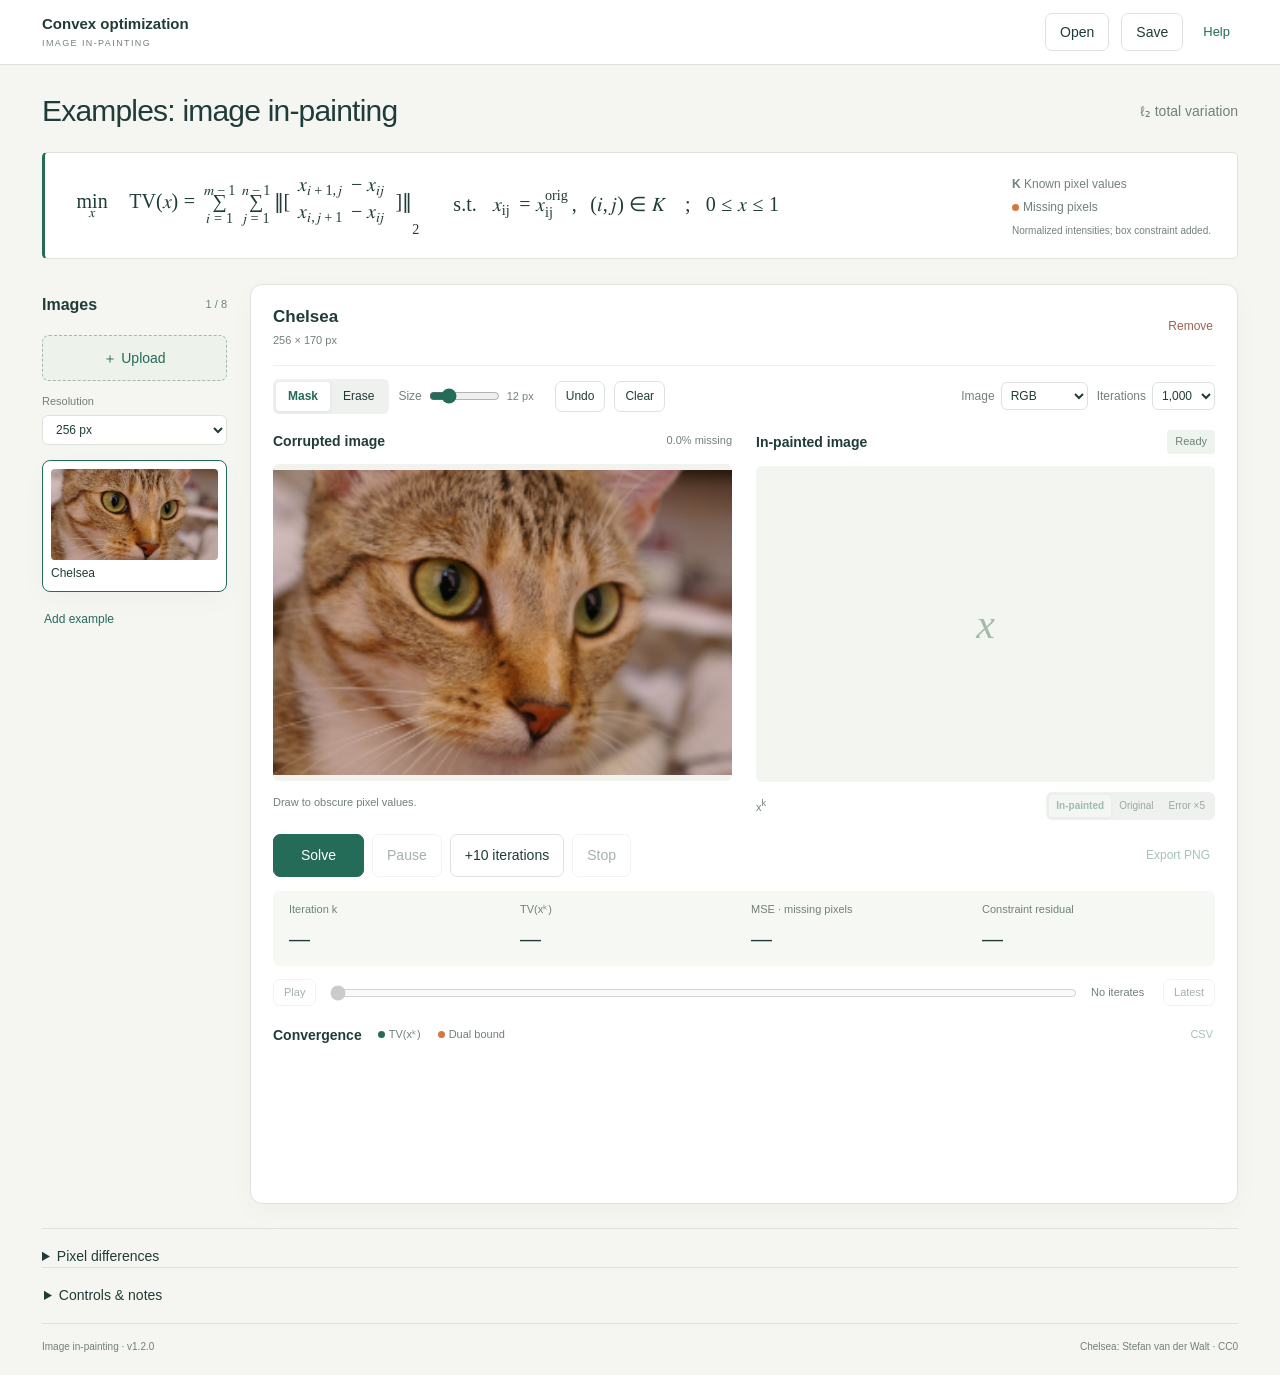
==== docs/index.html @ 024f06bb "Deploy browser-only TV in-painting and add quick hosting instructions" ====
<!doctype html>
<html lang="en">
<head>
  <meta charset="utf-8"><meta name="viewport" content="width=device-width, initial-scale=1">
  <title>Image in-painting · Convex optimization</title>
  <link rel="stylesheet" href="./static/style.css">
  <script src="./static/browser-backend.js" defer></script>
  <script src="./static/app.js" defer></script>
</head>
<body>
<header class="topbar">
  <a class="brand" href="./">Convex optimization <small>IMAGE IN-PAINTING</small></a>
  <div class="header-actions"><button id="import-project">Open</button><button id="save-project">Save</button><a class="help-link" href="#how-to">Help</a></div>
</header>
<main>
  <section class="intro"><h1>Examples: image in-painting</h1><span class="lecture-label">ℓ₂ total variation</span></section>
  <section class="problem" aria-label="Optimization problem">
    <div class="problem-formula">
      <math display="block"><mrow><munder><mo>min</mo><mi>x</mi></munder><mspace width=".8em"/><mi mathvariant="normal">TV</mi><mo stretchy="false">(</mo><mi>x</mi><mo stretchy="false">)</mo><mo>=</mo><munderover><mo>∑</mo><mrow><mi>i</mi><mo>=</mo><mn>1</mn></mrow><mrow><mi>m</mi><mo>−</mo><mn>1</mn></mrow></munderover><munderover><mo>∑</mo><mrow><mi>j</mi><mo>=</mo><mn>1</mn></mrow><mrow><mi>n</mi><mo>−</mo><mn>1</mn></mrow></munderover><msub><mrow><mo>‖</mo><mrow><mo>[</mo><mtable><mtr><mtd><msub><mi>x</mi><mrow><mi>i</mi><mo>+</mo><mn>1</mn><mo>,</mo><mi>j</mi></mrow></msub><mo>−</mo><msub><mi>x</mi><mrow><mi>i</mi><mi>j</mi></mrow></msub></mtd></mtr><mtr><mtd><msub><mi>x</mi><mrow><mi>i</mi><mo>,</mo><mi>j</mi><mo>+</mo><mn>1</mn></mrow></msub><mo>−</mo><msub><mi>x</mi><mrow><mi>i</mi><mi>j</mi></mrow></msub></mtd></mtr></mtable><mo>]</mo></mrow><mo>‖</mo></mrow><mn>2</mn></msub></mrow></math>
      <math display="block"><mrow><mtext>s.t.</mtext><mspace width=".8em"/><msub><mi>x</mi><mi>ij</mi></msub><mo>=</mo><msubsup><mi>x</mi><mi>ij</mi><mtext>orig</mtext></msubsup><mo>,</mo><mspace width=".5em"/><mo stretchy="false">(</mo><mi>i</mi><mo>,</mo><mi>j</mi><mo stretchy="false">)</mo><mo>∈</mo><mi>K</mi><mspace width="1em"/><mo>;</mo><mspace width=".6em"/><mn>0</mn><mo>≤</mo><mi>x</mi><mo>≤</mo><mn>1</mn></mrow></math>
    </div>
    <div class="problem-key"><p><b>K</b> Known pixel values</p><p><span class="legend-dot orange"></span>Missing pixels</p><small>Normalized intensities; box constraint added.</small></div>
  </section>
  <div id="notice" role="status" aria-live="polite" hidden></div>
  <div class="workspace">
    <aside class="library" aria-label="Images">
      <div class="section-head"><h2>Images</h2><span id="image-count">0 / 8</span></div>
      <button id="upload-button" class="upload-button">＋ Upload</button>
      <input id="file-input" type="file" accept="image/png,image/jpeg,image/webp" multiple hidden>
      <label class="resolution-label" for="resolution">Resolution</label><select id="resolution"><option value="128">128 px</option><option value="256" selected>256 px</option><option value="512">512 px</option></select>
      <div id="image-list"></div>
      <button id="add-example" class="text-button">Add example</button>
    </aside>
    <section class="experiment" aria-label="Image in-painting">
      <div class="experiment-header"><div><h2 id="image-name">Loading…</h2><p id="image-dimensions"></p></div><button id="remove-image" class="text-button danger">Remove</button></div>
      <div class="work-controls">
        <div class="draw-controls"><div class="segmented" aria-label="Drawing tools"><button id="brush-tool" aria-pressed="true">Mask</button><button id="erase-tool" aria-pressed="false">Erase</button></div><label class="brush-label">Size <input id="brush-size" type="range" min="2" max="48" value="12"><output id="brush-value">12 px</output></label><button id="undo">Undo</button><button id="clear-mask">Clear</button></div>
        <div class="run-settings"><label>Image <select id="mode"><option value="rgb">RGB</option><option value="gray">Grayscale</option></select></label><label>Iterations <select id="iterations"><option value="200">200</option><option value="1000" selected>1,000</option><option value="4000">4,000</option></select></label></div>
      </div>
      <div class="canvases">
        <div class="canvas-panel"><div class="canvas-heading"><h3>Corrupted image</h3><span id="missing-count">0% missing</span></div><div class="canvas-wrap" id="editor-wrap"><canvas id="editor" aria-label="Draw to mark missing pixels"></canvas></div><p class="canvas-caption">Draw to obscure pixel values.</p></div>
        <div class="canvas-panel"><div class="canvas-heading"><h3>In-painted image</h3><span class="status-chip" id="run-status" aria-live="polite">Ready</span></div><div class="canvas-wrap result-wrap"><canvas id="result" aria-label="In-painted image; click to inspect pixel differences"></canvas><div id="result-placeholder"><span class="empty-symbol">x</span></div></div><div class="canvas-caption result-caption"><span>x<sup>k</sup></span><div class="segmented small"><button id="view-result" aria-pressed="true">In-painted</button><button id="view-original" aria-pressed="false">Original</button><button id="view-error" aria-pressed="false">Error ×5</button></div></div></div>
      </div>
      <div class="action-row"><div class="run-buttons"><button class="primary" id="run">Solve</button><button id="pause" disabled>Pause</button><button id="step">+10 iterations</button><button id="stop" disabled>Stop</button></div><button id="download-result" disabled>Export PNG</button></div>
      <div class="metrics" aria-label="Current iterate"><div><span>Iteration k</span><strong id="metric-k">—</strong></div><div><span>TV(xᵏ)</span><strong id="metric-tv">—</strong></div><div><span>MSE · missing pixels</span><strong id="metric-mse">—</strong></div><div><span>Constraint residual</span><strong id="metric-known">—</strong></div></div>
      <div class="timeline-row"><button id="playback" disabled>Play</button><input id="timeline" type="range" min="0" max="0" value="0" disabled aria-label="Iteration snapshots"><span id="frame-label">No iterates</span><button id="latest" disabled>Latest</button></div>
      <div class="plot-heading"><h3>Convergence</h3><div><span class="legend-dot green"></span>TV(xᵏ) <span class="legend-dot orange"></span>Dual bound</div><button id="download-csv" class="text-button" disabled>CSV</button></div>
      <svg id="chart" role="img" aria-label="Objective and dual bound versus iterations"></svg>
    </section>
  </div>
  <details class="pixel-details"><summary>Pixel differences</summary>
    <section class="math-section" aria-label="Local total variation">
      <div class="model-explanation"><h2>Local contribution to TV(x)</h2><div class="formula"><math display="block"><mrow><msqrt><mrow><munder><mo>∑</mo><mi>c</mi></munder><mo stretchy="false">(</mo><msubsup><mi>d</mi><mrow><mi>v</mi><mo>,</mo><mi>c</mi></mrow><mn>2</mn></msubsup><mo>+</mo><msubsup><mi>d</mi><mrow><mi>h</mi><mo>,</mo><mi>c</mi></mrow><mn>2</mn></msubsup><mo stretchy="false">)</mo></mrow></msqrt></mrow></math></div><p>dᵥ = xᵢ₊₁,ⱼ − xᵢⱼ<br>dₕ = xᵢ,ⱼ₊₁ − xᵢⱼ</p><p class="muted">Click the in-painted image to select (i, j).</p></div>
      <div class="pixel-inspector"><div class="section-head"><h2>Pixel values</h2><span id="pixel-position">(i, j)</span></div><div class="pixel-top"><canvas id="pixel-patch" width="180" height="180" aria-label="Selected pixel and its neighbors"></canvas><div><p><span class="legend-dot orange"></span>xᵢⱼ</p><p><span class="legend-dot blue"></span>xᵢ₊₁,ⱼ</p><p><span class="legend-dot green"></span>xᵢ,ⱼ₊₁</p></div></div><div class="table-scroll"><table><thead><tr><th>Channel</th><th>xᵢⱼ</th><th>xᵢ₊₁,ⱼ</th><th>xᵢ,ⱼ₊₁</th><th>dᵥ</th><th>dₕ</th></tr></thead><tbody id="pixel-values"></tbody></table></div><p id="local-tv">‖(dᵥ, dₕ)‖₂</p><p class="muted pixel-note">Pixel table: 8-bit display values. Objective: full precision.</p></div>
    </section>
  </details>
  <details id="how-to"><summary>Controls &amp; notes</summary><div class="help-grid"><div><h3>Demonstration</h3><p>Upload images, draw a mask, then Solve or advance by 10 iterations. Use the timeline to replay. Click the result to inspect local pixel differences.</p><p>TV need not decrease at every iteration. MSE compares with the original image and is not used by the solver.</p></div><div><h3>Save an experiment</h3><p>Save exports images, masks and recorded iterates as .tvlab.json. Open restores them. Export before closing this page.</p><p>Images and computation stay in your browser. TV favors smoothness; large missing regions may lose structure or texture.</p></div></div></details>
  <footer><span>Image in-painting · v1.2.0</span><span>Chelsea: Stefan van der Walt · CC0</span></footer>
</main>
<input id="project-input" type="file" accept=".json,.tvlab.json" hidden>
</body></html>
---- docs/static/style.css ----
:root{--bg:#f5f5f1;--paper:#fff;--ink:#203c38;--muted:#71817b;--line:#dce3dc;--green:#246b58;--pale:#e8f0e9;--orange:#d77740;--blue:#467cad;--shadow:0 8px 28px #203c3807}*{box-sizing:border-box}body{margin:0;background:var(--bg);color:var(--ink);font:14px/1.6 -apple-system,BlinkMacSystemFont,"Segoe UI","PingFang SC","Microsoft YaHei",sans-serif}button,input,select{font:inherit}button,a,select,input[type=range]{touch-action:manipulation}button{background:var(--paper);color:var(--ink);border:1px solid var(--line);padding:7px 14px;border-radius:7px;cursor:pointer;white-space:nowrap;transition:background .12s}button:hover:not(:disabled){background:var(--pale)}button:disabled{opacity:.4;cursor:default}button:focus-visible,a:focus-visible,input:focus-visible,select:focus-visible{outline:3px solid #a0bdb0;outline-offset:3px}button.primary{background:var(--green);color:#fff;border-color:var(--green);padding:9px 27px}button.primary:hover:not(:disabled){background:#175340}select{color:var(--ink);border:1px solid var(--line);border-radius:6px;padding:6px 9px;background:#fff;max-width:100%}a{color:var(--green);text-decoration:none}h1,h2,h3,p{margin:0}h2{font-size:16px;font-weight:600}h3{font-size:14px;font-weight:600}input[type=range]{accent-color:var(--green);min-width:0}button.text-button{background:transparent;border:0;padding:5px 2px;color:var(--green)}button.danger{color:#9c6252}.topbar{height:84px;border-bottom:1px solid var(--line);background:#fafbf8;display:flex;align-items:center;justify-content:space-between;padding:0 42px;gap:20px}.brand{display:flex;align-items:center;gap:11px;color:var(--ink);font-size:19px;font-weight:600;line-height:1.3}.brand-mark{display:grid;place-items:center;background:var(--green);color:#fff;font-family:Georgia,serif;font-size:25px;width:43px;height:43px;border-radius:11px}.brand small{font-size:9px;letter-spacing:2.3px;display:block;color:var(--muted);font-weight:500;margin-top:5px}.header-actions{display:flex;align-items:center;gap:12px}.local{font-size:12px;color:var(--muted);margin-right:13px;display:flex;align-items:center;gap:7px}.local>span{width:6px;height:6px;border-radius:50%;background:var(--green)}.help-link{font-size:13px;padding:8px}main{max-width:1600px;margin:auto;padding:38px 42px 20px}.intro{display:flex;align-items:center;justify-content:space-between;margin-bottom:31px;gap:20px}.eyebrow{font-size:11px;color:var(--green);letter-spacing:1.5px;margin-bottom:10px;font-weight:600}h1{font-size:clamp(24px,2.4vw,35px);letter-spacing:-.8px;line-height:1.35;font-weight:600}h1 span{color:var(--green)}.intro>div>p:last-child{color:var(--muted);margin-top:10px}.chapter{display:flex;align-items:center;gap:16px;color:#a4b3a6;font:54px/1 Georgia,serif}.chapter span{font:12px/1.8 -apple-system,sans-serif;color:var(--muted);letter-spacing:.2px}.workspace{display:grid;grid-template-columns:185px minmax(0,1fr);gap:23px}.library{padding-top:8px}.section-head{display:flex;align-items:center;justify-content:space-between;gap:10px}.section-head>span{color:var(--muted);font-size:11px}.upload-button{width:100%;margin:17px 0 12px;border-style:dashed;border-color:#a5b8aa;background:#edf2eb;padding:11px;color:var(--green)}.resolution-label{font-size:11px;display:block;color:var(--muted);margin-bottom:4px}.library>select{width:100%;font-size:12px}.image-card{position:relative;display:block;width:100%;margin-top:15px;padding:8px;text-align:left;white-space:normal;border-color:transparent;background:#eaece6;border-radius:8px}.image-card[aria-pressed=true]{background:#fff;border:1px solid var(--green);box-shadow:var(--shadow)}.image-card img{width:100%;height:91px;object-fit:cover;border-radius:4px;display:block}.image-card strong{font-weight:500;display:block;overflow:hidden;text-overflow:ellipsis;white-space:nowrap;font-size:12px;margin-top:7px}.image-card small{font-size:10px;color:var(--muted)}.library-note{color:var(--muted);font-size:11px;line-height:1.8;margin-top:13px}.library>.text-button{margin-top:13px;font-size:12px}.experiment{background:var(--paper);border:1px solid var(--line);border-radius:12px;padding:23px 25px 18px;box-shadow:var(--shadow);min-width:0}.experiment-header{display:flex;justify-content:space-between;align-items:center;padding-bottom:15px;border-bottom:1px solid #edf0eb;gap:15px}.experiment-header h2{font-size:17px;overflow-wrap:anywhere}.experiment-header p{color:var(--muted);font-size:11px;margin-top:2px}.experiment-header>.text-button{font-size:12px}.work-controls{display:flex;justify-content:space-between;gap:12px;flex-wrap:wrap;margin:16px 0 22px;align-items:center}.draw-controls,.run-settings{display:flex;align-items:center;gap:9px;flex-wrap:wrap}.draw-controls>button{font-size:12px;padding:5px 10px}.segmented{display:flex;gap:1px;background:#eef1ed;border-radius:6px;padding:3px}.segmented button{background:transparent;border:0;padding:5px 12px;font-size:12px;border-radius:4px}.segmented button[aria-pressed=true]{background:#fff;box-shadow:0 1px 4px #203c3812;color:var(--green);font-weight:600}.brush-label{display:flex;align-items:center;gap:5px;font-size:12px;color:var(--muted)}.brush-label input{width:71px}.brush-label output{width:39px;font-variant-numeric:tabular-nums;font-size:11px}.run-settings{font-size:12px}.run-settings label{display:flex;align-items:center;gap:6px;color:var(--muted)}.run-settings select{font-size:12px;padding:5px}.canvases{display:grid;grid-template-columns:minmax(0,1fr) minmax(0,1fr);gap:24px}.canvas-heading{display:flex;align-items:center;justify-content:space-between;margin-bottom:12px;gap:8px}.canvas-heading h3{display:flex;align-items:center;gap:9px}.number{font:11px Georgia,serif;color:var(--muted);border:1px solid var(--line);width:21px;height:21px;display:grid;place-items:center;border-radius:50%}.canvas-heading>span{font-size:11px;color:var(--muted)}.canvas-wrap{position:relative;background:#f2f3ef;display:flex;align-items:center;justify-content:center;min-height:210px;aspect-ratio:1.45;border-radius:6px;overflow:hidden}.canvas-wrap canvas{display:block;max-width:100%;max-height:100%;width:100%;height:100%;object-fit:contain}#editor{cursor:crosshair;touch-action:none}#result{cursor:crosshair;touch-action:manipulation}#result-placeholder{position:absolute;inset:0;display:flex;flex-direction:column;align-items:center;justify-content:center;gap:8px;background:#f3f5f0;color:#829287;font-size:12px}#result-placeholder[hidden]{display:none}.empty-symbol{font:42px Georgia,serif;color:#a5bba9}.canvas-caption{font-size:11px;color:var(--muted);margin-top:10px;display:flex;align-items:center;gap:5px;min-height:29px}.result-caption{justify-content:space-between;flex-wrap:wrap}.small button{font-size:10px;padding:3px 7px}.legend-dot{width:7px;height:7px;border-radius:50%;display:inline-block;flex-shrink:0;margin-right:4px}.orange{background:var(--orange)}.green{background:var(--green)}.blue{background:var(--blue)}.orange-text{color:var(--orange)}.green-text{color:var(--green)}.action-row{display:flex;align-items:center;justify-content:space-between;gap:12px;flex-wrap:wrap;margin:23px 0}.run-buttons{display:flex;gap:8px;flex-wrap:wrap}#download-result{border:0;font-size:12px;color:var(--green);padding:5px}.metrics{display:grid;grid-template-columns:repeat(4,minmax(0,1fr));background:#f6f8f4;border-radius:7px;padding:14px 19px;gap:14px}.metrics span{display:block;font-size:11px;color:var(--muted)}.metrics strong{display:block;font-size:23px;font-weight:500;letter-spacing:-.5px;font-variant-numeric:tabular-nums;margin-top:4px}.timeline-row{display:flex;align-items:center;gap:12px;margin:17px 0 23px}.timeline-row button{font-size:11px;padding:4px 10px}.timeline-row input{flex:1}.timeline-row span{font-size:11px;color:var(--muted);white-space:nowrap;min-width:60px}.plot-heading{display:flex;align-items:center;gap:16px}.plot-heading>div{font-size:11px;color:var(--muted);flex:1}.plot-heading>div .orange{margin-left:14px}.plot-heading button{font-size:11px}#chart{display:block;width:100%;height:158px;margin-top:8px;overflow:visible}.chart-note{font-size:11px;color:var(--muted);margin-top:5px}.math-section{display:grid;grid-template-columns:minmax(0,1fr) minmax(0,1fr);gap:45px;margin:35px 0;padding:29px 32px;background:#eef2eb;border:1px solid #dde6d9;border-radius:12px}.model-explanation h2{font-size:23px;line-height:1.5}.model-explanation>p:not(.eyebrow){font-size:13px;max-width:510px;margin-top:15px;line-height:1.9}.muted{color:var(--muted)}.formula{display:flex;flex-direction:column;align-items:flex-start;gap:12px;margin:24px 0;font-size:24px}.formula math{margin:0;display:block}.pixel-top{display:flex;align-items:center;gap:22px;margin-top:18px}.pixel-top>canvas{width:130px;height:130px;border-radius:5px;image-rendering:pixelated;background:#dce5d8}.pixel-top>div{font-size:12px}.pixel-top p+p{margin-top:5px}.pixel-top .muted{margin-top:10px}.table-scroll{overflow-x:auto;margin-top:14px}table{border-collapse:collapse;width:100%;font-size:11px;font-variant-numeric:tabular-nums;text-align:right}th,td{padding:5px 7px;border-bottom:1px solid #d9e1d4}th{color:var(--muted);font-weight:500}th:first-child,td:first-child{text-align:left}#local-tv{font-family:Georgia,serif;font-size:17px;margin-top:13px}.pixel-note{font-size:10px;line-height:1.7;margin-top:7px}#how-to{border-top:1px solid var(--line);padding:20px 2px}summary{cursor:pointer;font-size:14px}.help-grid{display:grid;grid-template-columns:1fr 1fr;gap:55px;margin:22px 0;color:var(--muted);font-size:13px;line-height:1.9}.help-grid h3{color:var(--ink);margin-bottom:10px}.help-grid ol{padding-left:20px;margin:0}.help-grid p+p{margin-top:10px}footer{border-top:1px solid var(--line);padding:22px 0 0;color:var(--muted);display:flex;justify-content:space-between;gap:20px;font-size:10px}#notice{padding:11px 16px;margin-bottom:18px;background:#fff4e8;color:#92562e;border:1px solid #ebd9c4;border-radius:7px;font-size:13px}#notice.error{background:#fff0ed;color:#9d4a37}.status-chip{padding:3px 8px;background:#edf3ed;border-radius:4px}.is-running{color:var(--green)!important}.library-empty{padding:24px 0;color:var(--muted);font-size:12px}
@media(min-width:1450px){.canvas-wrap{min-height:340px}}@media(max-width:1100px){main{padding:28px 22px}.topbar{padding:0 22px}.workspace{grid-template-columns:150px minmax(0,1fr);gap:16px}.experiment{padding:18px}.canvases{gap:16px}.canvas-wrap{min-height:170px}.math-section{padding:24px;gap:24px}.result-caption .segmented{margin-top:3px}.chapter{display:none}.work-controls{gap:12px}.local{display:none}}@media(max-width:780px){.topbar{height:auto;min-height:80px;flex-wrap:wrap;padding-top:14px;padding-bottom:14px;gap:15px}.header-actions{gap:8px}.header-actions>button{font-size:12px;padding:6px 10px}.help-link{font-size:12px}.workspace{grid-template-columns:1fr}.library{display:grid;grid-template-columns:1fr 1fr;gap:6px 14px}.library .section-head{grid-column:1/-1}.upload-button{margin:8px 0}.resolution-label{display:none}.library>select{align-self:center}.library-note{display:none}#image-list{grid-column:1/-1;display:flex;gap:9px;overflow-x:auto;padding:4px 0}.image-card{width:130px;min-width:130px;margin:0}.image-card img{height:65px}.library>.text-button{margin:0;text-align:left}.canvases{gap:13px}.canvas-heading{align-items:flex-start;min-height:42px;flex-wrap:wrap;gap:4px}.canvas-wrap{min-height:150px}.math-section{grid-template-columns:1fr}.formula{font-size:23px}.metrics{padding:12px;gap:8px}.metrics strong{font-size:20px}.help-grid{grid-template-columns:1fr;gap:22px}.intro{margin-bottom:23px}.intro p:last-child{font-size:12px}.experiment{padding:15px}.chart-note{font-size:10px}.timeline-row{gap:8px}}@media(max-width:480px){main{padding:22px 13px}.topbar{padding-left:14px;padding-right:14px}.brand{font-size:17px}.brand-mark{width:36px;height:36px}.header-actions{width:100%}h1{font-size:25px}.canvases{grid-template-columns:1fr}.canvas-heading{min-height:auto;margin-top:7px}.canvas-wrap{min-height:200px;max-height:320px}.metrics{grid-template-columns:1fr 1fr}.draw-controls{gap:7px}.brush-label input{width:65px}.math-section{padding:20px}.pixel-inspector .section-head{flex-wrap:wrap}#frame-label{min-width:45px}.help-link{margin-left:auto}footer{flex-direction:column;gap:5px}.run-buttons button{padding:7px 10px}.run-buttons button.primary{padding:8px 15px}.plot-heading{gap:8px}.plot-heading>div{font-size:10px}.formula{font-size:20px}.table-scroll th,.table-scroll td{padding:5px 4px}}
/* Lecture layout: problem, images, iterates. */
.topbar{height:65px;background:#fff}.brand{font-size:15px;display:block}.brand small{font-size:9px;letter-spacing:1.4px}.intro{margin-bottom:20px}.intro h1{font-size:30px;font-weight:500}.lecture-label{font-size:14px;color:var(--muted)}main{padding-top:26px}.problem{display:flex;align-items:center;justify-content:space-between;gap:30px;padding:18px 26px;margin-bottom:25px;background:white;border:1px solid var(--line);border-left:3px solid var(--green);border-radius:5px}.problem-formula{display:flex;align-items:center;gap:30px;font-size:20px;flex-wrap:wrap}.problem-formula math{margin:0}.problem-key{flex-shrink:0;font-size:12px;color:var(--muted)}.problem-key p{margin:4px 0}.problem-key small{font-size:10px}.experiment{padding:18px 22px}.work-controls{margin:13px 0 16px}.action-row{margin:14px 0}.metrics{padding:10px 16px}.metrics strong{font-size:21px}.timeline-row{margin:13px 0 15px}.image-card span{display:block;font-size:12px;white-space:nowrap;overflow:hidden;text-overflow:ellipsis;margin-top:4px}.pixel-details{margin-top:24px;border-top:1px solid var(--line);padding-top:16px}.math-section{margin:16px 0 24px}.model-explanation h2{font-size:20px}#chart{height:128px}#how-to{padding:16px 2px}footer{padding-top:15px}.empty-symbol{font-style:italic}.canvas-caption{min-height:23px}
@media(max-width:1100px){.problem-formula{font-size:18px;gap:16px}.problem{gap:18px}.problem-key small{max-width:150px;display:block}}
@media(max-width:780px){.problem{align-items:flex-start;flex-direction:column;padding:15px;gap:12px}.problem-key{display:flex;flex-wrap:wrap;gap:12px}.problem-key small{max-width:none;align-self:center}.intro{align-items:flex-start;gap:8px;flex-direction:column}.intro h1{font-size:26px}.lecture-label{font-size:12px}.problem-formula{font-size:18px}.topbar{min-height:65px}.header-actions{width:auto}}
@media(max-width:480px){.problem-formula{font-size:16px}.intro h1{font-size:24px}.header-actions{gap:5px}.topbar{height:auto}.brand{font-size:14px}.problem-key small{font-size:9px}.run-buttons{gap:6px}.run-buttons button{font-size:12px}.experiment{padding:13px}}
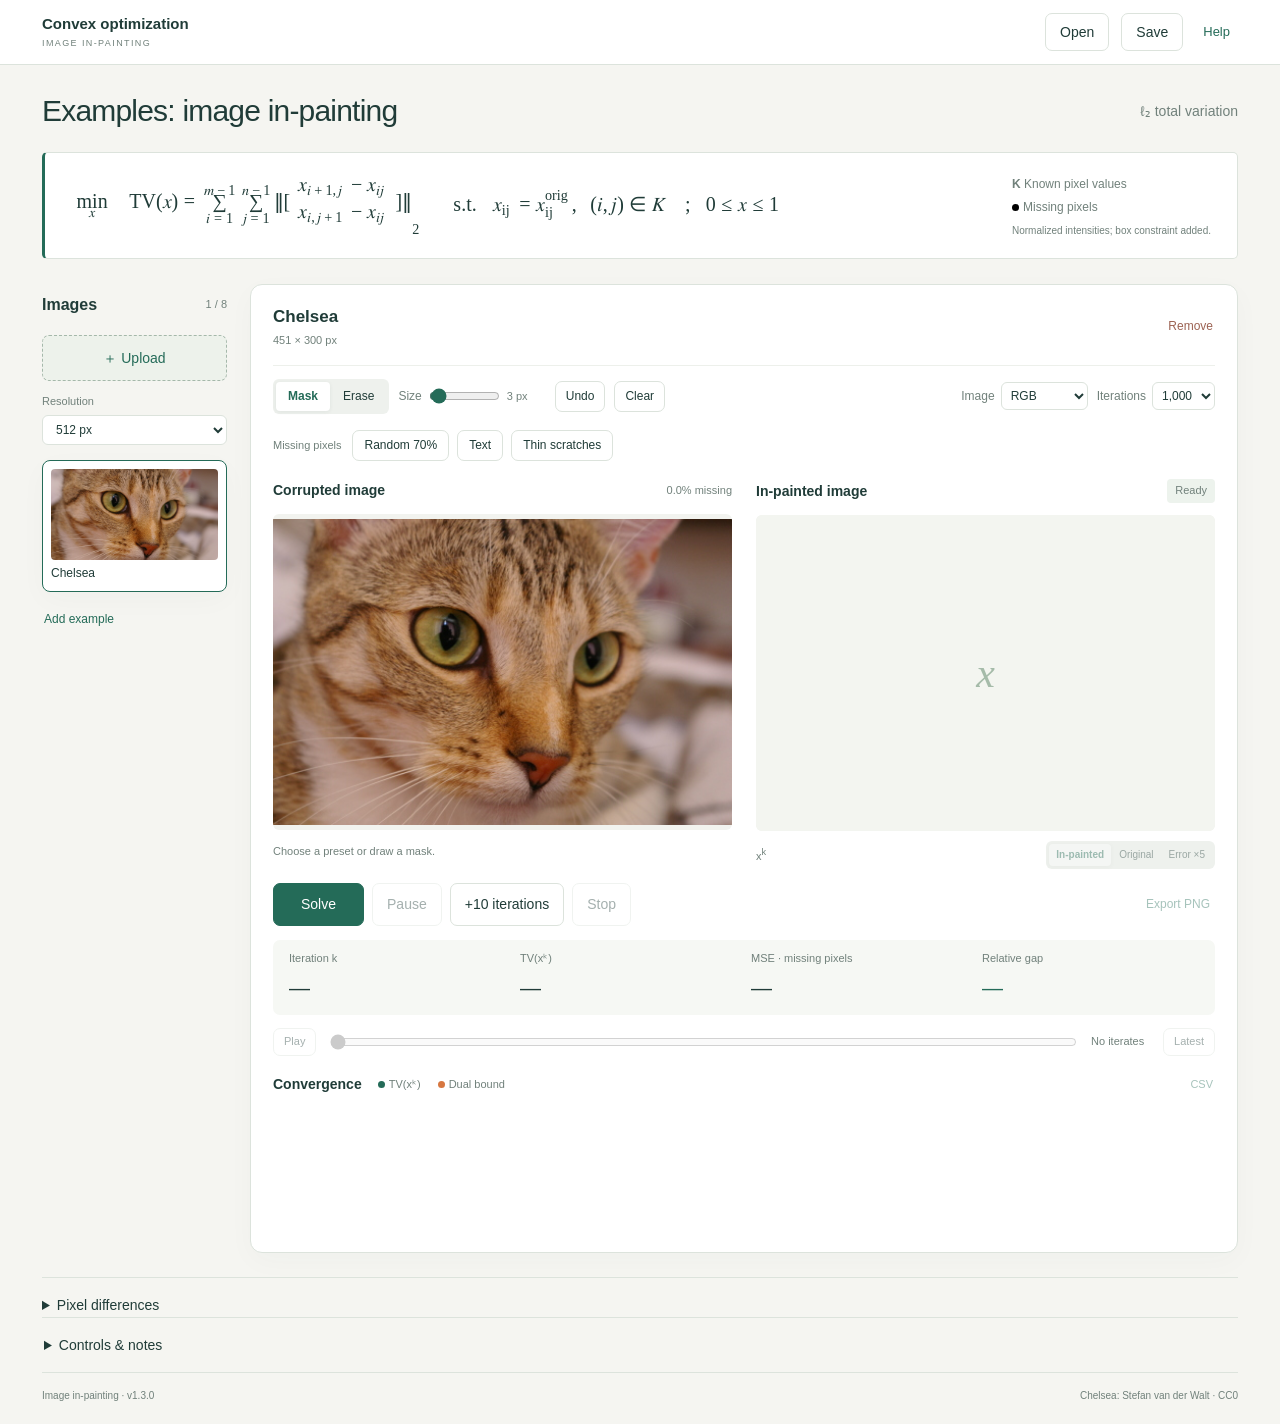
==== commit d01b806b: "Add classroom mask presets and convergence indicators" ====
--- a/docs/index.html
+++ b/docs/index.html
@@ -19,7 +19,7 @@
       <math display="block"><mrow><munder><mo>min</mo><mi>x</mi></munder><mspace width=".8em"/><mi mathvariant="normal">TV</mi><mo stretchy="false">(</mo><mi>x</mi><mo stretchy="false">)</mo><mo>=</mo><munderover><mo>∑</mo><mrow><mi>i</mi><mo>=</mo><mn>1</mn></mrow><mrow><mi>m</mi><mo>−</mo><mn>1</mn></mrow></munderover><munderover><mo>∑</mo><mrow><mi>j</mi><mo>=</mo><mn>1</mn></mrow><mrow><mi>n</mi><mo>−</mo><mn>1</mn></mrow></munderover><msub><mrow><mo>‖</mo><mrow><mo>[</mo><mtable><mtr><mtd><msub><mi>x</mi><mrow><mi>i</mi><mo>+</mo><mn>1</mn><mo>,</mo><mi>j</mi></mrow></msub><mo>−</mo><msub><mi>x</mi><mrow><mi>i</mi><mi>j</mi></mrow></msub></mtd></mtr><mtr><mtd><msub><mi>x</mi><mrow><mi>i</mi><mo>,</mo><mi>j</mi><mo>+</mo><mn>1</mn></mrow></msub><mo>−</mo><msub><mi>x</mi><mrow><mi>i</mi><mi>j</mi></mrow></msub></mtd></mtr></mtable><mo>]</mo></mrow><mo>‖</mo></mrow><mn>2</mn></msub></mrow></math>
       <math display="block"><mrow><mtext>s.t.</mtext><mspace width=".8em"/><msub><mi>x</mi><mi>ij</mi></msub><mo>=</mo><msubsup><mi>x</mi><mi>ij</mi><mtext>orig</mtext></msubsup><mo>,</mo><mspace width=".5em"/><mo stretchy="false">(</mo><mi>i</mi><mo>,</mo><mi>j</mi><mo stretchy="false">)</mo><mo>∈</mo><mi>K</mi><mspace width="1em"/><mo>;</mo><mspace width=".6em"/><mn>0</mn><mo>≤</mo><mi>x</mi><mo>≤</mo><mn>1</mn></mrow></math>
     </div>
-    <div class="problem-key"><p><b>K</b> Known pixel values</p><p><span class="legend-dot orange"></span>Missing pixels</p><small>Normalized intensities; box constraint added.</small></div>
+    <div class="problem-key"><p><b>K</b> Known pixel values</p><p><span class="legend-dot missing"></span>Missing pixels</p><small>Normalized intensities; box constraint added.</small></div>
   </section>
   <div id="notice" role="status" aria-live="polite" hidden></div>
   <div class="workspace">
@@ -27,22 +27,23 @@
       <div class="section-head"><h2>Images</h2><span id="image-count">0 / 8</span></div>
       <button id="upload-button" class="upload-button">＋ Upload</button>
       <input id="file-input" type="file" accept="image/png,image/jpeg,image/webp" multiple hidden>
-      <label class="resolution-label" for="resolution">Resolution</label><select id="resolution"><option value="128">128 px</option><option value="256" selected>256 px</option><option value="512">512 px</option></select>
+      <label class="resolution-label" for="resolution">Resolution</label><select id="resolution"><option value="128">128 px</option><option value="256">256 px</option><option value="512" selected>512 px</option></select>
       <div id="image-list"></div>
       <button id="add-example" class="text-button">Add example</button>
     </aside>
     <section class="experiment" aria-label="Image in-painting">
       <div class="experiment-header"><div><h2 id="image-name">Loading…</h2><p id="image-dimensions"></p></div><button id="remove-image" class="text-button danger">Remove</button></div>
       <div class="work-controls">
-        <div class="draw-controls"><div class="segmented" aria-label="Drawing tools"><button id="brush-tool" aria-pressed="true">Mask</button><button id="erase-tool" aria-pressed="false">Erase</button></div><label class="brush-label">Size <input id="brush-size" type="range" min="2" max="48" value="12"><output id="brush-value">12 px</output></label><button id="undo">Undo</button><button id="clear-mask">Clear</button></div>
+        <div class="draw-controls"><div class="segmented" aria-label="Drawing tools"><button id="brush-tool" aria-pressed="true">Mask</button><button id="erase-tool" aria-pressed="false">Erase</button></div><label class="brush-label">Size <input id="brush-size" type="range" min="1" max="48" value="3"><output id="brush-value">3 px</output></label><button id="undo">Undo</button><button id="clear-mask">Clear</button></div>
         <div class="run-settings"><label>Image <select id="mode"><option value="rgb">RGB</option><option value="gray">Grayscale</option></select></label><label>Iterations <select id="iterations"><option value="200">200</option><option value="1000" selected>1,000</option><option value="4000">4,000</option></select></label></div>
       </div>
+      <div class="preset-row" aria-label="Missing-pixel presets"><span>Missing pixels</span><button id="preset-random">Random 70%</button><button id="preset-text">Text</button><button id="preset-scratches">Thin scratches</button></div>
       <div class="canvases">
-        <div class="canvas-panel"><div class="canvas-heading"><h3>Corrupted image</h3><span id="missing-count">0% missing</span></div><div class="canvas-wrap" id="editor-wrap"><canvas id="editor" aria-label="Draw to mark missing pixels"></canvas></div><p class="canvas-caption">Draw to obscure pixel values.</p></div>
+        <div class="canvas-panel"><div class="canvas-heading"><h3>Corrupted image</h3><span id="missing-count">0% missing</span></div><div class="canvas-wrap" id="editor-wrap"><canvas id="editor" aria-label="Draw to mark missing pixels"></canvas></div><p class="canvas-caption">Choose a preset or draw a mask.</p></div>
         <div class="canvas-panel"><div class="canvas-heading"><h3>In-painted image</h3><span class="status-chip" id="run-status" aria-live="polite">Ready</span></div><div class="canvas-wrap result-wrap"><canvas id="result" aria-label="In-painted image; click to inspect pixel differences"></canvas><div id="result-placeholder"><span class="empty-symbol">x</span></div></div><div class="canvas-caption result-caption"><span>x<sup>k</sup></span><div class="segmented small"><button id="view-result" aria-pressed="true">In-painted</button><button id="view-original" aria-pressed="false">Original</button><button id="view-error" aria-pressed="false">Error ×5</button></div></div></div>
       </div>
       <div class="action-row"><div class="run-buttons"><button class="primary" id="run">Solve</button><button id="pause" disabled>Pause</button><button id="step">+10 iterations</button><button id="stop" disabled>Stop</button></div><button id="download-result" disabled>Export PNG</button></div>
-      <div class="metrics" aria-label="Current iterate"><div><span>Iteration k</span><strong id="metric-k">—</strong></div><div><span>TV(xᵏ)</span><strong id="metric-tv">—</strong></div><div><span>MSE · missing pixels</span><strong id="metric-mse">—</strong></div><div><span>Constraint residual</span><strong id="metric-known">—</strong></div></div>
+      <div class="metrics" aria-label="Current iterate"><div><span>Iteration k</span><strong id="metric-k">—</strong></div><div><span>TV(xᵏ)</span><strong id="metric-tv">—</strong></div><div><span>MSE · missing pixels</span><strong id="metric-mse">—</strong></div><div><span title="(TV − dual bound) / max(1, TV). Smaller is closer to optimal.">Relative gap</span><strong id="metric-gap">—</strong></div></div>
       <div class="timeline-row"><button id="playback" disabled>Play</button><input id="timeline" type="range" min="0" max="0" value="0" disabled aria-label="Iteration snapshots"><span id="frame-label">No iterates</span><button id="latest" disabled>Latest</button></div>
       <div class="plot-heading"><h3>Convergence</h3><div><span class="legend-dot green"></span>TV(xᵏ) <span class="legend-dot orange"></span>Dual bound</div><button id="download-csv" class="text-button" disabled>CSV</button></div>
       <svg id="chart" role="img" aria-label="Objective and dual bound versus iterations"></svg>
@@ -54,8 +55,8 @@
       <div class="pixel-inspector"><div class="section-head"><h2>Pixel values</h2><span id="pixel-position">(i, j)</span></div><div class="pixel-top"><canvas id="pixel-patch" width="180" height="180" aria-label="Selected pixel and its neighbors"></canvas><div><p><span class="legend-dot orange"></span>xᵢⱼ</p><p><span class="legend-dot blue"></span>xᵢ₊₁,ⱼ</p><p><span class="legend-dot green"></span>xᵢ,ⱼ₊₁</p></div></div><div class="table-scroll"><table><thead><tr><th>Channel</th><th>xᵢⱼ</th><th>xᵢ₊₁,ⱼ</th><th>xᵢ,ⱼ₊₁</th><th>dᵥ</th><th>dₕ</th></tr></thead><tbody id="pixel-values"></tbody></table></div><p id="local-tv">‖(dᵥ, dₕ)‖₂</p><p class="muted pixel-note">Pixel table: 8-bit display values. Objective: full precision.</p></div>
     </section>
   </details>
-  <details id="how-to"><summary>Controls &amp; notes</summary><div class="help-grid"><div><h3>Demonstration</h3><p>Upload images, draw a mask, then Solve or advance by 10 iterations. Use the timeline to replay. Click the result to inspect local pixel differences.</p><p>TV need not decrease at every iteration. MSE compares with the original image and is not used by the solver.</p></div><div><h3>Save an experiment</h3><p>Save exports images, masks and recorded iterates as .tvlab.json. Open restores them. Export before closing this page.</p><p>Images and computation stay in your browser. TV favors smoothness; large missing regions may lose structure or texture.</p></div></div></details>
-  <footer><span>Image in-painting · v1.2.0</span><span>Chelsea: Stefan van der Walt · CC0</span></footer>
+  <details id="how-to"><summary>Controls &amp; notes</summary><div class="help-grid"><div><h3>Demonstration</h3><p>Upload images, choose a preset or draw a mask, then Solve or advance by 10 iterations. Use the timeline to replay. Click the result to inspect local pixel differences.</p><p>Relative gap = (TV − dual bound) / max(1, TV). Gap ≤ 0.1% indicates a near-optimal objective, not perfect reconstruction. Iteration limit means the budget was exhausted. TV need not decrease at every iteration. MSE is for evaluation only.</p></div><div><h3>Save an experiment</h3><p>Save exports images, masks and recorded iterates as .tvlab.json. Open restores them. Export before closing this page.</p><p>Presets replace the mask; Undo restores it. Random 70% uses a fixed seed. Images and computation stay in your browser. TV favors smoothness; large missing regions may lose structure or texture.</p></div></div></details>
+  <footer><span>Image in-painting · v1.3.0</span><span>Chelsea: Stefan van der Walt · CC0</span></footer>
 </main>
 <input id="project-input" type="file" accept=".json,.tvlab.json" hidden>
 </body></html>
--- a/docs/static/style.css
+++ b/docs/static/style.css
@@ -5,3 +5,5 @@
 @media(max-width:1100px){.problem-formula{font-size:18px;gap:16px}.problem{gap:18px}.problem-key small{max-width:150px;display:block}}
 @media(max-width:780px){.problem{align-items:flex-start;flex-direction:column;padding:15px;gap:12px}.problem-key{display:flex;flex-wrap:wrap;gap:12px}.problem-key small{max-width:none;align-self:center}.intro{align-items:flex-start;gap:8px;flex-direction:column}.intro h1{font-size:26px}.lecture-label{font-size:12px}.problem-formula{font-size:18px}.topbar{min-height:65px}.header-actions{width:auto}}
 @media(max-width:480px){.problem-formula{font-size:16px}.intro h1{font-size:24px}.header-actions{gap:5px}.topbar{height:auto}.brand{font-size:14px}.problem-key small{font-size:9px}.run-buttons{gap:6px}.run-buttons button{font-size:12px}.experiment{padding:13px}}
+
+.preset-row{display:flex;align-items:center;gap:8px;flex-wrap:wrap;margin:0 0 18px}.preset-row>span{font-size:11px;color:var(--muted);margin-right:3px}.preset-row button{font-size:12px;padding:5px 11px}.missing{background:#000}#metric-gap{color:var(--green)}
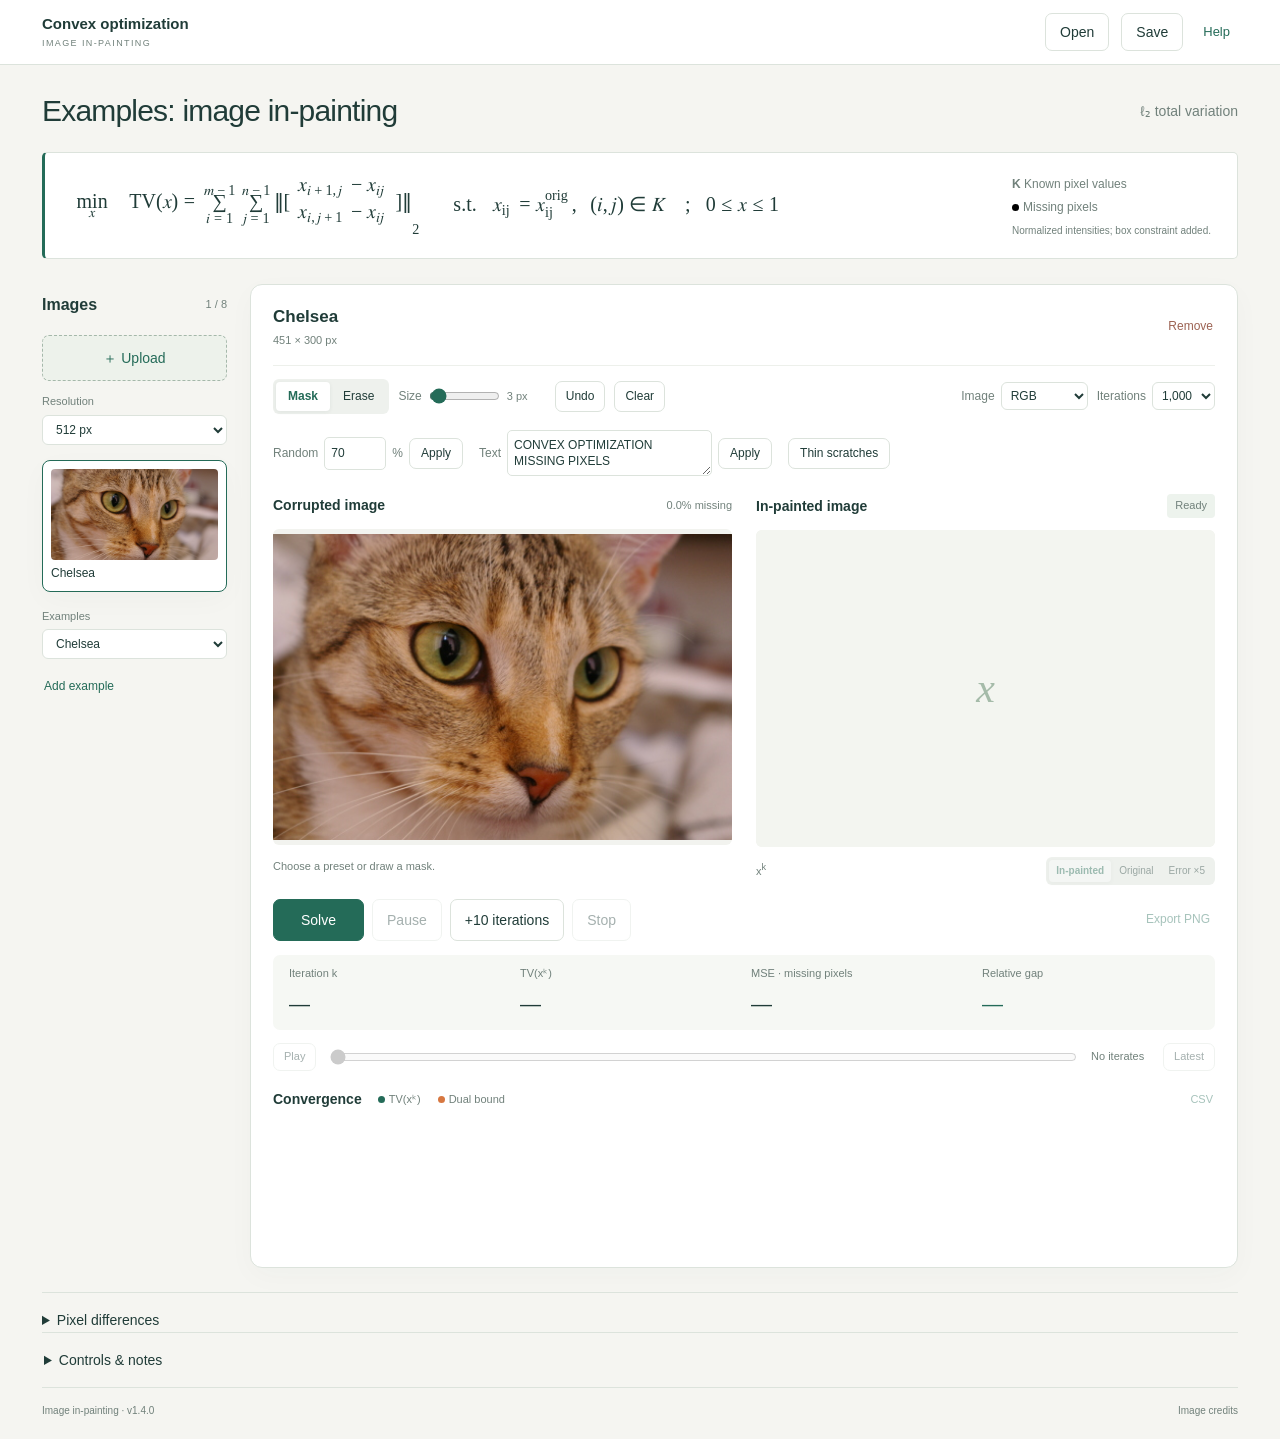
==== commit f63d13d9: "Customize masks, add sample gallery, and use GitHub Pages hosting" ====
--- a/docs/index.html
+++ b/docs/index.html
@@ -29,6 +29,7 @@
       <input id="file-input" type="file" accept="image/png,image/jpeg,image/webp" multiple hidden>
       <label class="resolution-label" for="resolution">Resolution</label><select id="resolution"><option value="128">128 px</option><option value="256">256 px</option><option value="512" selected>512 px</option></select>
       <div id="image-list"></div>
+      <label class="example-label" for="example-select">Examples</label><select id="example-select"><option value="chelsea">Chelsea</option><option value="lena">Lena</option><option value="astronaut">Astronaut</option><option value="camera">Camera</option><option value="coffee">Coffee</option></select>
       <button id="add-example" class="text-button">Add example</button>
     </aside>
     <section class="experiment" aria-label="Image in-painting">
@@ -37,7 +38,8 @@
         <div class="draw-controls"><div class="segmented" aria-label="Drawing tools"><button id="brush-tool" aria-pressed="true">Mask</button><button id="erase-tool" aria-pressed="false">Erase</button></div><label class="brush-label">Size <input id="brush-size" type="range" min="1" max="48" value="3"><output id="brush-value">3 px</output></label><button id="undo">Undo</button><button id="clear-mask">Clear</button></div>
         <div class="run-settings"><label>Image <select id="mode"><option value="rgb">RGB</option><option value="gray">Grayscale</option></select></label><label>Iterations <select id="iterations"><option value="200">200</option><option value="1000" selected>1,000</option><option value="4000">4,000</option></select></label></div>
       </div>
-      <div class="preset-row" aria-label="Missing-pixel presets"><span>Missing pixels</span><button id="preset-random">Random 70%</button><button id="preset-text">Text</button><button id="preset-scratches">Thin scratches</button></div>
+      <div class="preset-row" aria-label="Missing-pixel presets"><div class="preset-control"><label for="random-percent">Random</label><input id="random-percent" type="number" min="0" max="99" step="1" value="70" aria-label="Random missing percentage"><span>%</span><button id="preset-random" aria-label="Apply random mask">Apply</button></div><div class="preset-control watermark-control"><label for="watermark-text">Text</label><textarea id="watermark-text" rows="2" maxlength="120" aria-label="Watermark text">CONVEX OPTIMIZATION
+MISSING PIXELS</textarea><button id="preset-text" aria-label="Apply text mask">Apply</button></div><button id="preset-scratches">Thin scratches</button></div>
       <div class="canvases">
         <div class="canvas-panel"><div class="canvas-heading"><h3>Corrupted image</h3><span id="missing-count">0% missing</span></div><div class="canvas-wrap" id="editor-wrap"><canvas id="editor" aria-label="Draw to mark missing pixels"></canvas></div><p class="canvas-caption">Choose a preset or draw a mask.</p></div>
         <div class="canvas-panel"><div class="canvas-heading"><h3>In-painted image</h3><span class="status-chip" id="run-status" aria-live="polite">Ready</span></div><div class="canvas-wrap result-wrap"><canvas id="result" aria-label="In-painted image; click to inspect pixel differences"></canvas><div id="result-placeholder"><span class="empty-symbol">x</span></div></div><div class="canvas-caption result-caption"><span>x<sup>k</sup></span><div class="segmented small"><button id="view-result" aria-pressed="true">In-painted</button><button id="view-original" aria-pressed="false">Original</button><button id="view-error" aria-pressed="false">Error ×5</button></div></div></div>
@@ -55,8 +57,8 @@
       <div class="pixel-inspector"><div class="section-head"><h2>Pixel values</h2><span id="pixel-position">(i, j)</span></div><div class="pixel-top"><canvas id="pixel-patch" width="180" height="180" aria-label="Selected pixel and its neighbors"></canvas><div><p><span class="legend-dot orange"></span>xᵢⱼ</p><p><span class="legend-dot blue"></span>xᵢ₊₁,ⱼ</p><p><span class="legend-dot green"></span>xᵢ,ⱼ₊₁</p></div></div><div class="table-scroll"><table><thead><tr><th>Channel</th><th>xᵢⱼ</th><th>xᵢ₊₁,ⱼ</th><th>xᵢ,ⱼ₊₁</th><th>dᵥ</th><th>dₕ</th></tr></thead><tbody id="pixel-values"></tbody></table></div><p id="local-tv">‖(dᵥ, dₕ)‖₂</p><p class="muted pixel-note">Pixel table: 8-bit display values. Objective: full precision.</p></div>
     </section>
   </details>
-  <details id="how-to"><summary>Controls &amp; notes</summary><div class="help-grid"><div><h3>Demonstration</h3><p>Upload images, choose a preset or draw a mask, then Solve or advance by 10 iterations. Use the timeline to replay. Click the result to inspect local pixel differences.</p><p>Relative gap = (TV − dual bound) / max(1, TV). Gap ≤ 0.1% indicates a near-optimal objective, not perfect reconstruction. Iteration limit means the budget was exhausted. TV need not decrease at every iteration. MSE is for evaluation only.</p></div><div><h3>Save an experiment</h3><p>Save exports images, masks and recorded iterates as .tvlab.json. Open restores them. Export before closing this page.</p><p>Presets replace the mask; Undo restores it. Random 70% uses a fixed seed. Images and computation stay in your browser. TV favors smoothness; large missing regions may lose structure or texture.</p></div></div></details>
-  <footer><span>Image in-painting · v1.3.0</span><span>Chelsea: Stefan van der Walt · CC0</span></footer>
+  <details id="how-to"><summary>Controls &amp; notes</summary><div class="help-grid"><div><h3>Demonstration</h3><p>Upload images, choose a preset or draw a mask, then Solve or advance by 10 iterations. Use the timeline to replay. Click the result to inspect local pixel differences.</p><p>Relative gap = (TV − dual bound) / max(1, TV). Gap ≤ 0.1% indicates a near-optimal objective, not perfect reconstruction. Iteration limit means the budget was exhausted. TV need not decrease at every iteration. MSE is for evaluation only.</p></div><div><h3>Save an experiment</h3><p>Save exports images, masks and recorded iterates as .tvlab.json. Open restores them. Export before closing this page.</p><p>Presets replace the mask; Undo restores it. Random accepts 0–99% (default 70) and uses a fixed seed. Text accepts up to 3 lines and 120 characters. Apply replaces the mask; editing a field alone does not. Images and computation stay in your browser. TV favors smoothness; large missing regions may lose structure or texture.</p></div></div></details>
+  <footer><span>Image in-painting · v1.4.0</span><a href="./static/credits.html">Image credits</a></footer>
 </main>
 <input id="project-input" type="file" accept=".json,.tvlab.json" hidden>
 </body></html>
--- a/docs/static/style.css
+++ b/docs/static/style.css
@@ -7,3 +7,5 @@
 @media(max-width:480px){.problem-formula{font-size:16px}.intro h1{font-size:24px}.header-actions{gap:5px}.topbar{height:auto}.brand{font-size:14px}.problem-key small{font-size:9px}.run-buttons{gap:6px}.run-buttons button{font-size:12px}.experiment{padding:13px}}
 
 .preset-row{display:flex;align-items:center;gap:8px;flex-wrap:wrap;margin:0 0 18px}.preset-row>span{font-size:11px;color:var(--muted);margin-right:3px}.preset-row button{font-size:12px;padding:5px 11px}.missing{background:#000}#metric-gap{color:var(--green)}
+
+.preset-control{display:flex;align-items:center;gap:6px}.preset-control label,.preset-control>span{font-size:12px;color:var(--muted)}.preset-control input,.preset-control textarea{font:inherit;font-size:12px;color:var(--ink);border:1px solid var(--line);border-radius:5px;background:white;padding:6px}.preset-control input{width:62px}.preset-control textarea{font:12px/1.35 -apple-system,BlinkMacSystemFont,"Segoe UI",sans-serif;width:205px;max-width:100%;resize:vertical}.preset-row{gap:10px 16px}.example-label{display:block;font-size:11px;color:var(--muted);margin-top:16px;margin-bottom:4px}.watermark-control{flex-wrap:wrap}footer a{color:var(--muted)}@media(max-width:780px){.example-label{grid-column:1/-1;margin-top:8px}.library #add-example{align-self:center}.watermark-control textarea{width:185px}}@media(max-width:480px){.watermark-control textarea{width:165px}}
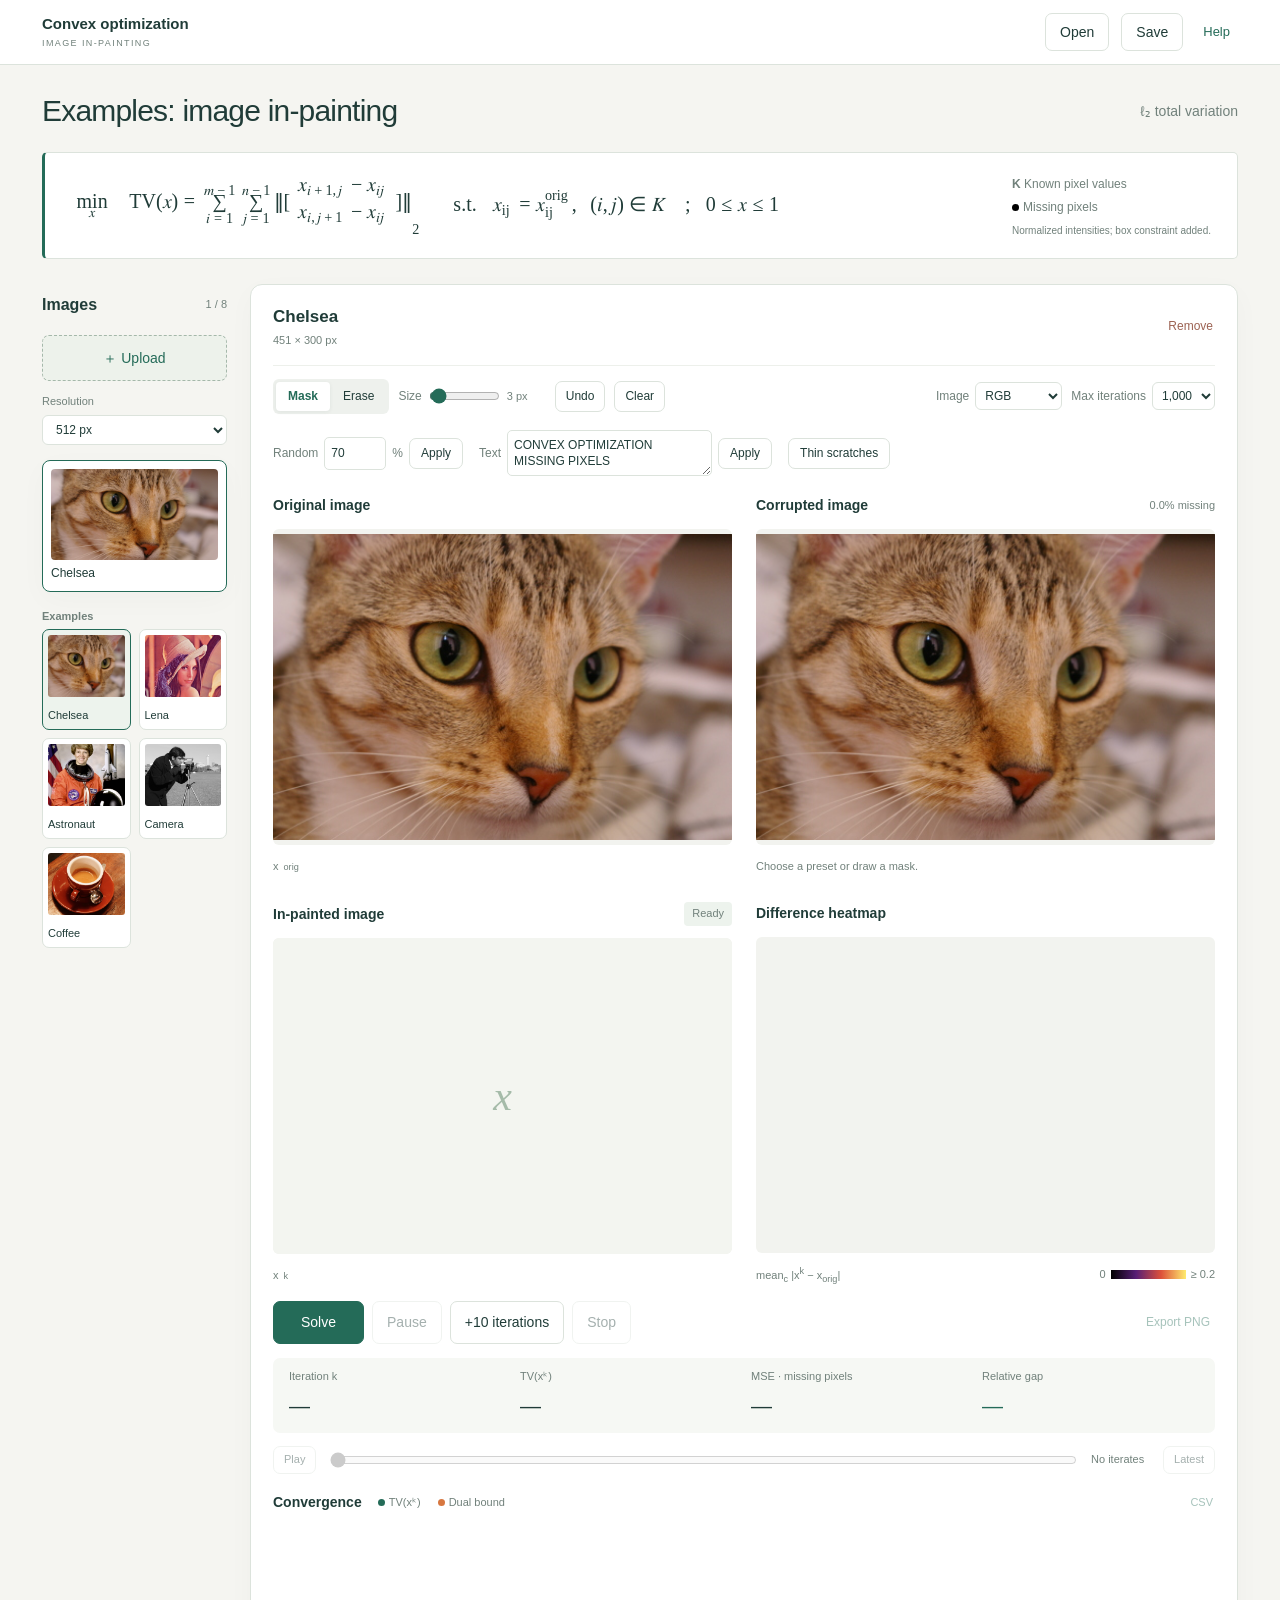
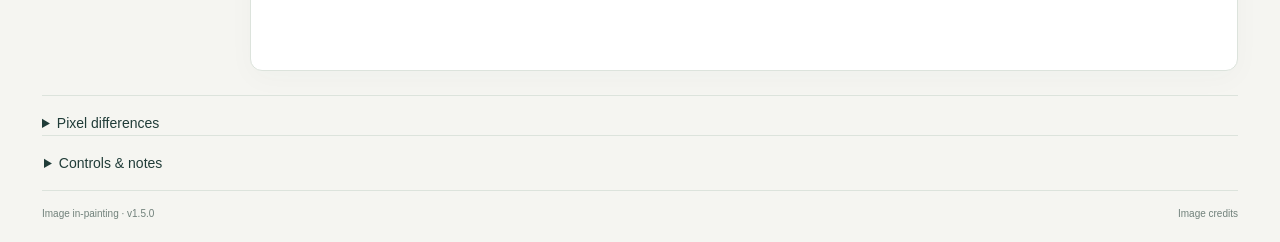
==== commit 09126b45: "Show persistent examples and comparisons; stop TV solver on convergence" ====
--- a/docs/index.html
+++ b/docs/index.html
@@ -3,9 +3,9 @@
 <head>
   <meta charset="utf-8"><meta name="viewport" content="width=device-width, initial-scale=1">
   <title>Image in-painting · Convex optimization</title>
-  <link rel="stylesheet" href="./static/style.css">
-  <script src="./static/browser-backend.js" defer></script>
-  <script src="./static/app.js" defer></script>
+  <link rel="stylesheet" href="./static/style.css?v=1.5.0">
+  <script src="./static/browser-backend.js?v=1.5.0" defer></script>
+  <script src="./static/app.js?v=1.5.0" defer></script>
 </head>
 <body>
 <header class="topbar">
@@ -29,20 +29,27 @@
       <input id="file-input" type="file" accept="image/png,image/jpeg,image/webp" multiple hidden>
       <label class="resolution-label" for="resolution">Resolution</label><select id="resolution"><option value="128">128 px</option><option value="256">256 px</option><option value="512" selected>512 px</option></select>
       <div id="image-list"></div>
-      <label class="example-label" for="example-select">Examples</label><select id="example-select"><option value="chelsea">Chelsea</option><option value="lena">Lena</option><option value="astronaut">Astronaut</option><option value="camera">Camera</option><option value="coffee">Coffee</option></select>
-      <button id="add-example" class="text-button">Add example</button>
+      <h3 class="example-label">Examples</h3><div id="example-gallery">
+        <button class="example-card" data-example="chelsea" aria-pressed="false"><img src="./assets/chelsea.png" alt=""><span>Chelsea</span></button>
+        <button class="example-card" data-example="lena" aria-pressed="false"><img src="./assets/lena.jpg" alt=""><span>Lena</span></button>
+        <button class="example-card" data-example="astronaut" aria-pressed="false"><img src="./assets/astronaut.png" alt=""><span>Astronaut</span></button>
+        <button class="example-card" data-example="camera" aria-pressed="false"><img src="./assets/camera.png" alt=""><span>Camera</span></button>
+        <button class="example-card" data-example="coffee" aria-pressed="false"><img src="./assets/coffee.png" alt=""><span>Coffee</span></button>
+      </div>
     </aside>
     <section class="experiment" aria-label="Image in-painting">
       <div class="experiment-header"><div><h2 id="image-name">Loading…</h2><p id="image-dimensions"></p></div><button id="remove-image" class="text-button danger">Remove</button></div>
       <div class="work-controls">
         <div class="draw-controls"><div class="segmented" aria-label="Drawing tools"><button id="brush-tool" aria-pressed="true">Mask</button><button id="erase-tool" aria-pressed="false">Erase</button></div><label class="brush-label">Size <input id="brush-size" type="range" min="1" max="48" value="3"><output id="brush-value">3 px</output></label><button id="undo">Undo</button><button id="clear-mask">Clear</button></div>
-        <div class="run-settings"><label>Image <select id="mode"><option value="rgb">RGB</option><option value="gray">Grayscale</option></select></label><label>Iterations <select id="iterations"><option value="200">200</option><option value="1000" selected>1,000</option><option value="4000">4,000</option></select></label></div>
+        <div class="run-settings"><label>Image <select id="mode"><option value="rgb">RGB</option><option value="gray">Grayscale</option></select></label><label>Max iterations <select id="iterations"><option value="200">200</option><option value="1000" selected>1,000</option><option value="4000">4,000</option></select></label></div>
       </div>
       <div class="preset-row" aria-label="Missing-pixel presets"><div class="preset-control"><label for="random-percent">Random</label><input id="random-percent" type="number" min="0" max="99" step="1" value="70" aria-label="Random missing percentage"><span>%</span><button id="preset-random" aria-label="Apply random mask">Apply</button></div><div class="preset-control watermark-control"><label for="watermark-text">Text</label><textarea id="watermark-text" rows="2" maxlength="120" aria-label="Watermark text">CONVEX OPTIMIZATION
 MISSING PIXELS</textarea><button id="preset-text" aria-label="Apply text mask">Apply</button></div><button id="preset-scratches">Thin scratches</button></div>
       <div class="canvases">
+        <div class="canvas-panel"><div class="canvas-heading"><h3>Original image</h3></div><div class="canvas-wrap"><canvas id="original" aria-label="Original image"></canvas></div><p class="canvas-caption">x<sub>orig</sub></p></div>
         <div class="canvas-panel"><div class="canvas-heading"><h3>Corrupted image</h3><span id="missing-count">0% missing</span></div><div class="canvas-wrap" id="editor-wrap"><canvas id="editor" aria-label="Draw to mark missing pixels"></canvas></div><p class="canvas-caption">Choose a preset or draw a mask.</p></div>
-        <div class="canvas-panel"><div class="canvas-heading"><h3>In-painted image</h3><span class="status-chip" id="run-status" aria-live="polite">Ready</span></div><div class="canvas-wrap result-wrap"><canvas id="result" aria-label="In-painted image; click to inspect pixel differences"></canvas><div id="result-placeholder"><span class="empty-symbol">x</span></div></div><div class="canvas-caption result-caption"><span>x<sup>k</sup></span><div class="segmented small"><button id="view-result" aria-pressed="true">In-painted</button><button id="view-original" aria-pressed="false">Original</button><button id="view-error" aria-pressed="false">Error ×5</button></div></div></div>
+        <div class="canvas-panel"><div class="canvas-heading"><h3>In-painted image</h3><span class="status-chip" id="run-status" aria-live="polite">Ready</span></div><div class="canvas-wrap result-wrap"><canvas id="result" aria-label="In-painted image; click to inspect pixel differences"></canvas><div id="result-placeholder"><span class="empty-symbol">x</span></div></div><p class="canvas-caption">x<sup>k</sup></p></div>
+        <div class="canvas-panel"><div class="canvas-heading"><h3>Difference heatmap</h3></div><div class="canvas-wrap"><canvas id="difference" aria-label="Absolute difference from original"></canvas></div><div class="canvas-caption heat-caption"><span>mean<sub>c</sub> |x<sup>k</sup> − x<sub>orig</sub>|</span><span>0 <i class="heat-scale"></i> ≥ 0.2</span></div></div>
       </div>
       <div class="action-row"><div class="run-buttons"><button class="primary" id="run">Solve</button><button id="pause" disabled>Pause</button><button id="step">+10 iterations</button><button id="stop" disabled>Stop</button></div><button id="download-result" disabled>Export PNG</button></div>
       <div class="metrics" aria-label="Current iterate"><div><span>Iteration k</span><strong id="metric-k">—</strong></div><div><span>TV(xᵏ)</span><strong id="metric-tv">—</strong></div><div><span>MSE · missing pixels</span><strong id="metric-mse">—</strong></div><div><span title="(TV − dual bound) / max(1, TV). Smaller is closer to optimal.">Relative gap</span><strong id="metric-gap">—</strong></div></div>
@@ -58,7 +65,7 @@
     </section>
   </details>
   <details id="how-to"><summary>Controls &amp; notes</summary><div class="help-grid"><div><h3>Demonstration</h3><p>Upload images, choose a preset or draw a mask, then Solve or advance by 10 iterations. Use the timeline to replay. Click the result to inspect local pixel differences.</p><p>Relative gap = (TV − dual bound) / max(1, TV). Gap ≤ 0.1% indicates a near-optimal objective, not perfect reconstruction. Iteration limit means the budget was exhausted. TV need not decrease at every iteration. MSE is for evaluation only.</p></div><div><h3>Save an experiment</h3><p>Save exports images, masks and recorded iterates as .tvlab.json. Open restores them. Export before closing this page.</p><p>Presets replace the mask; Undo restores it. Random accepts 0–99% (default 70) and uses a fixed seed. Text accepts up to 3 lines and 120 characters. Apply replaces the mask; editing a field alone does not. Images and computation stay in your browser. TV favors smoothness; large missing regions may lose structure or texture.</p></div></div></details>
-  <footer><span>Image in-painting · v1.4.0</span><a href="./static/credits.html">Image credits</a></footer>
+  <footer><span>Image in-painting · v1.5.0</span><a href="./static/credits.html">Image credits</a></footer>
 </main>
 <input id="project-input" type="file" accept=".json,.tvlab.json" hidden>
 </body></html>
--- a/docs/static/style.css
+++ b/docs/static/style.css
@@ -9,3 +9,5 @@
 .preset-row{display:flex;align-items:center;gap:8px;flex-wrap:wrap;margin:0 0 18px}.preset-row>span{font-size:11px;color:var(--muted);margin-right:3px}.preset-row button{font-size:12px;padding:5px 11px}.missing{background:#000}#metric-gap{color:var(--green)}
 
 .preset-control{display:flex;align-items:center;gap:6px}.preset-control label,.preset-control>span{font-size:12px;color:var(--muted)}.preset-control input,.preset-control textarea{font:inherit;font-size:12px;color:var(--ink);border:1px solid var(--line);border-radius:5px;background:white;padding:6px}.preset-control input{width:62px}.preset-control textarea{font:12px/1.35 -apple-system,BlinkMacSystemFont,"Segoe UI",sans-serif;width:205px;max-width:100%;resize:vertical}.preset-row{gap:10px 16px}.example-label{display:block;font-size:11px;color:var(--muted);margin-top:16px;margin-bottom:4px}.watermark-control{flex-wrap:wrap}footer a{color:var(--muted)}@media(max-width:780px){.example-label{grid-column:1/-1;margin-top:8px}.library #add-example{align-self:center}.watermark-control textarea{width:185px}}@media(max-width:480px){.watermark-control textarea{width:165px}}
+
+#example-gallery{display:grid;grid-template-columns:1fr 1fr;gap:8px}.example-card{padding:5px;min-width:0;text-align:left}.example-card img{width:100%;height:62px;object-fit:cover;border-radius:3px}.example-card span{display:block;font-size:11px;margin-top:3px}.example-card[aria-pressed="true"]{border-color:var(--green);background:#edf3ed}.heat-caption{display:flex;justify-content:space-between;flex-wrap:wrap;gap:6px}.heat-caption>span:last-child{display:flex;align-items:center;gap:5px}.heat-scale{display:inline-block;width:75px;height:9px;background:linear-gradient(to right,#000,#571e75,#dd513a,#ffeb6e)}@media(max-width:780px){#example-gallery{grid-column:1/-1;grid-template-columns:repeat(5,minmax(0,1fr))}.example-card img{height:60px}.example-card span{font-size:10px}}
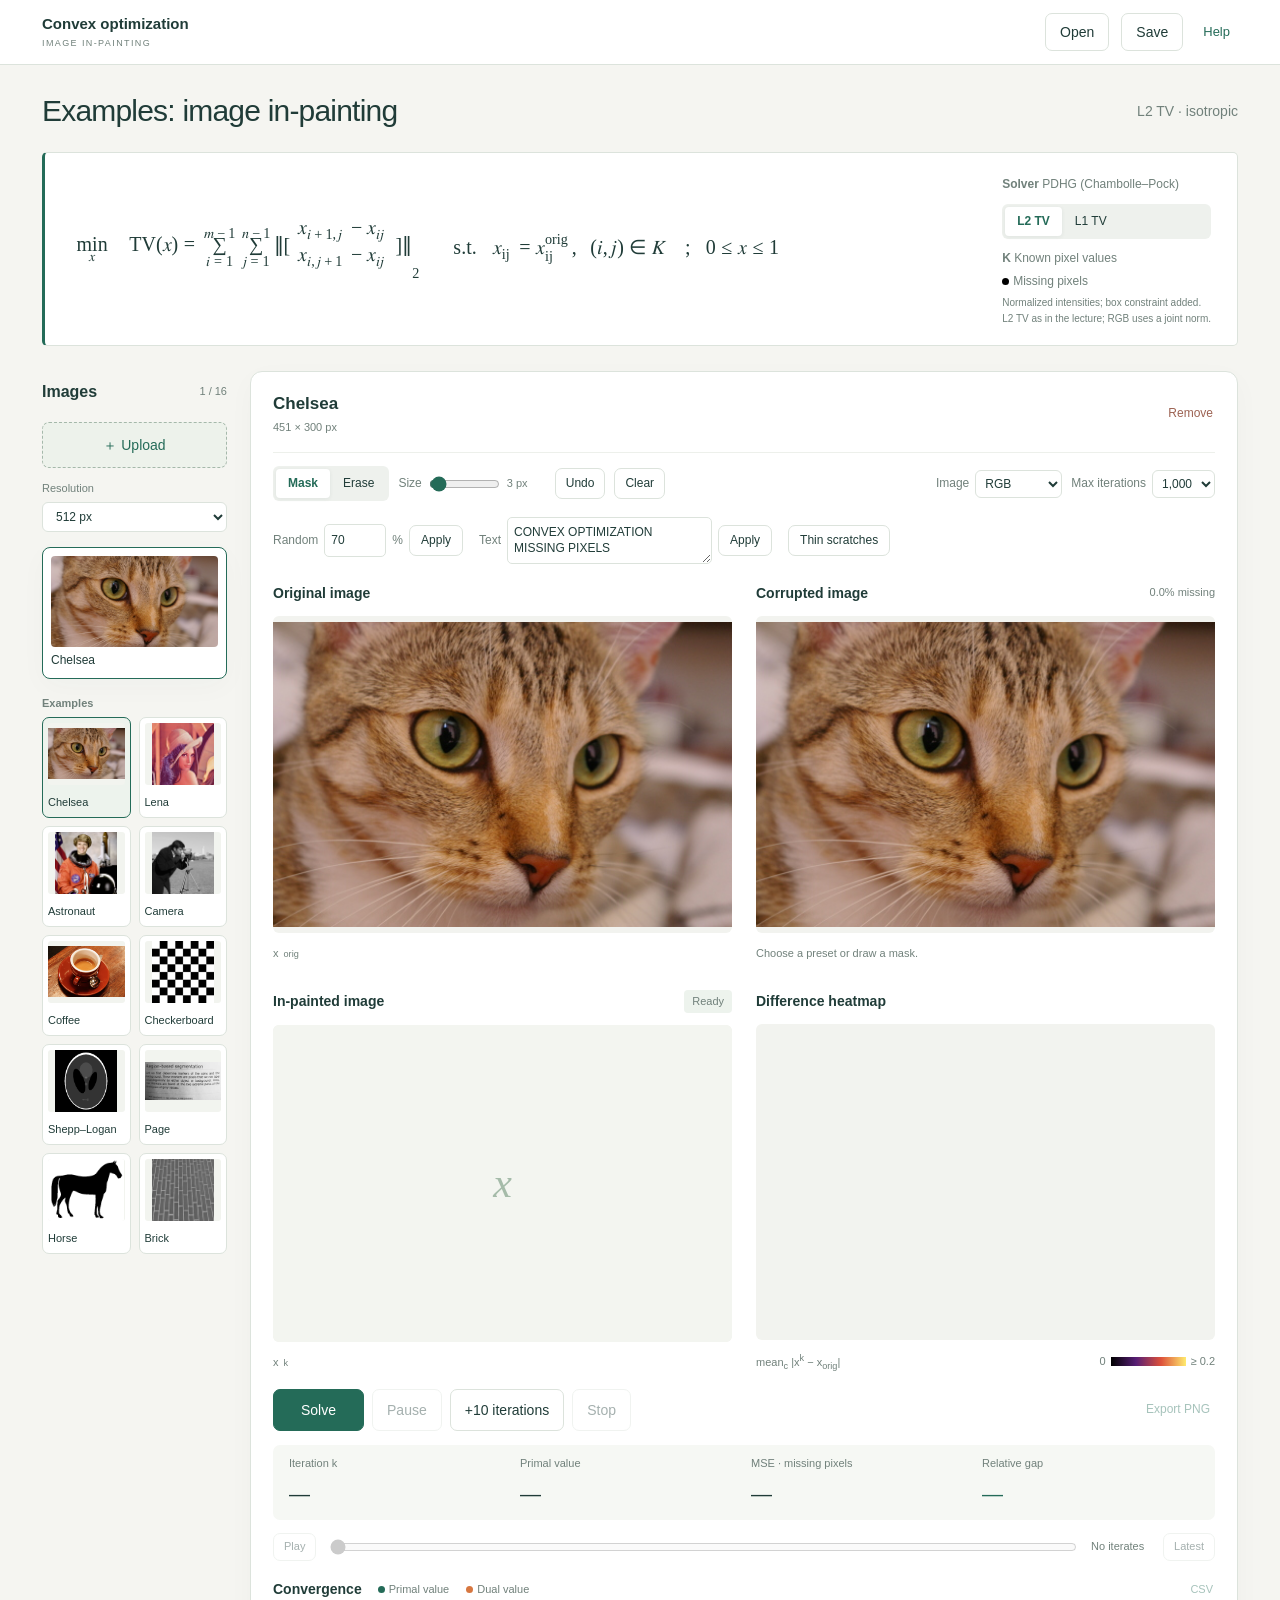
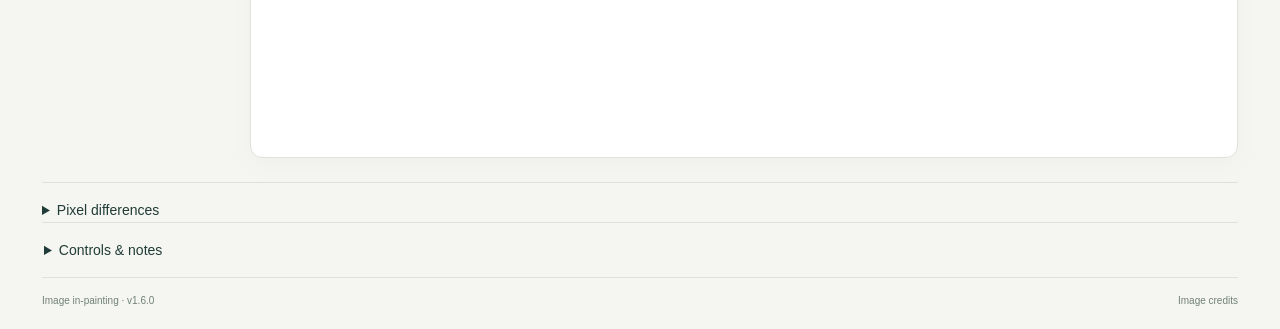
==== commit e3e69def: "Add L1/L2 TV comparison, solver labels and representative test images Verify both norms against CVXP" ====
--- a/docs/index.html
+++ b/docs/index.html
@@ -3,9 +3,9 @@
 <head>
   <meta charset="utf-8"><meta name="viewport" content="width=device-width, initial-scale=1">
   <title>Image in-painting · Convex optimization</title>
-  <link rel="stylesheet" href="./static/style.css?v=1.5.0">
-  <script src="./static/browser-backend.js?v=1.5.0" defer></script>
-  <script src="./static/app.js?v=1.5.0" defer></script>
+  <link rel="stylesheet" href="./static/style.css?v=1.6.0">
+  <script src="./static/browser-backend.js?v=1.6.0" defer></script>
+  <script src="./static/app.js?v=1.6.0" defer></script>
 </head>
 <body>
 <header class="topbar">
@@ -13,18 +13,18 @@
   <div class="header-actions"><button id="import-project">Open</button><button id="save-project">Save</button><a class="help-link" href="#how-to">Help</a></div>
 </header>
 <main>
-  <section class="intro"><h1>Examples: image in-painting</h1><span class="lecture-label">ℓ₂ total variation</span></section>
+  <section class="intro"><h1>Examples: image in-painting</h1><span class="lecture-label" id="tv-label">L2 TV · isotropic</span></section>
   <section class="problem" aria-label="Optimization problem">
     <div class="problem-formula">
-      <math display="block"><mrow><munder><mo>min</mo><mi>x</mi></munder><mspace width=".8em"/><mi mathvariant="normal">TV</mi><mo stretchy="false">(</mo><mi>x</mi><mo stretchy="false">)</mo><mo>=</mo><munderover><mo>∑</mo><mrow><mi>i</mi><mo>=</mo><mn>1</mn></mrow><mrow><mi>m</mi><mo>−</mo><mn>1</mn></mrow></munderover><munderover><mo>∑</mo><mrow><mi>j</mi><mo>=</mo><mn>1</mn></mrow><mrow><mi>n</mi><mo>−</mo><mn>1</mn></mrow></munderover><msub><mrow><mo>‖</mo><mrow><mo>[</mo><mtable><mtr><mtd><msub><mi>x</mi><mrow><mi>i</mi><mo>+</mo><mn>1</mn><mo>,</mo><mi>j</mi></mrow></msub><mo>−</mo><msub><mi>x</mi><mrow><mi>i</mi><mi>j</mi></mrow></msub></mtd></mtr><mtr><mtd><msub><mi>x</mi><mrow><mi>i</mi><mo>,</mo><mi>j</mi><mo>+</mo><mn>1</mn></mrow></msub><mo>−</mo><msub><mi>x</mi><mrow><mi>i</mi><mi>j</mi></mrow></msub></mtd></mtr></mtable><mo>]</mo></mrow><mo>‖</mo></mrow><mn>2</mn></msub></mrow></math>
-      <math display="block"><mrow><mtext>s.t.</mtext><mspace width=".8em"/><msub><mi>x</mi><mi>ij</mi></msub><mo>=</mo><msubsup><mi>x</mi><mi>ij</mi><mtext>orig</mtext></msubsup><mo>,</mo><mspace width=".5em"/><mo stretchy="false">(</mo><mi>i</mi><mo>,</mo><mi>j</mi><mo stretchy="false">)</mo><mo>∈</mo><mi>K</mi><mspace width="1em"/><mo>;</mo><mspace width=".6em"/><mn>0</mn><mo>≤</mo><mi>x</mi><mo>≤</mo><mn>1</mn></mrow></math>
+      <math display="block"><mrow><munder><mo>min</mo><mi mathvariant="bold">x</mi></munder><mspace width=".8em"/><mi mathvariant="normal">TV</mi><mo stretchy="false">(</mo><mi mathvariant="bold">x</mi><mo stretchy="false">)</mo><mo>=</mo><munderover><mo>∑</mo><mrow><mi>i</mi><mo>=</mo><mn>1</mn></mrow><mrow><mi>m</mi><mo>−</mo><mn>1</mn></mrow></munderover><munderover><mo>∑</mo><mrow><mi>j</mi><mo>=</mo><mn>1</mn></mrow><mrow><mi>n</mi><mo>−</mo><mn>1</mn></mrow></munderover><msub><mrow><mo>‖</mo><mrow><mo>[</mo><mtable><mtr><mtd><msub><mi>x</mi><mrow><mi>i</mi><mo>+</mo><mn>1</mn><mo>,</mo><mi>j</mi></mrow></msub><mo>−</mo><msub><mi>x</mi><mrow><mi>i</mi><mi>j</mi></mrow></msub></mtd></mtr><mtr><mtd><msub><mi>x</mi><mrow><mi>i</mi><mo>,</mo><mi>j</mi><mo>+</mo><mn>1</mn></mrow></msub><mo>−</mo><msub><mi>x</mi><mrow><mi>i</mi><mi>j</mi></mrow></msub></mtd></mtr></mtable><mo>]</mo></mrow><mo>‖</mo></mrow><mn id="formula-norm">2</mn></msub></mrow></math>
+      <math display="block"><mrow><mtext>s.t.</mtext><mspace width=".8em"/><msub><mi>x</mi><mi>ij</mi></msub><mo>=</mo><msubsup><mi>x</mi><mi>ij</mi><mtext>orig</mtext></msubsup><mo>,</mo><mspace width=".5em"/><mo stretchy="false">(</mo><mi>i</mi><mo>,</mo><mi>j</mi><mo stretchy="false">)</mo><mo>∈</mo><mi>K</mi><mspace width="1em"/><mo>;</mo><mspace width=".6em"/><mn>0</mn><mo>≤</mo><mi mathvariant="bold">x</mi><mo>≤</mo><mn>1</mn></mrow></math>
     </div>
-    <div class="problem-key"><p><b>K</b> Known pixel values</p><p><span class="legend-dot missing"></span>Missing pixels</p><small>Normalized intensities; box constraint added.</small></div>
+    <div class="problem-key"><p class="solver-label"><b>Solver</b> PDHG (Chambolle–Pock)</p><div class="segmented" aria-label="TV norm"><button id="tv-l2" aria-pressed="true">L2 TV</button><button id="tv-l1" aria-pressed="false">L1 TV</button></div><p><b>K</b> Known pixel values</p><p><span class="legend-dot missing"></span>Missing pixels</p><small>Normalized intensities; box constraint added.<br><span id="model-note">L2 TV as in the lecture; RGB uses a joint norm.</span></small></div>
   </section>
   <div id="notice" role="status" aria-live="polite" hidden></div>
   <div class="workspace">
     <aside class="library" aria-label="Images">
-      <div class="section-head"><h2>Images</h2><span id="image-count">0 / 8</span></div>
+      <div class="section-head"><h2>Images</h2><span id="image-count">0 / 16</span></div>
       <button id="upload-button" class="upload-button">＋ Upload</button>
       <input id="file-input" type="file" accept="image/png,image/jpeg,image/webp" multiple hidden>
       <label class="resolution-label" for="resolution">Resolution</label><select id="resolution"><option value="128">128 px</option><option value="256">256 px</option><option value="512" selected>512 px</option></select>
@@ -35,6 +35,11 @@
         <button class="example-card" data-example="astronaut" aria-pressed="false"><img src="./assets/astronaut.png" alt=""><span>Astronaut</span></button>
         <button class="example-card" data-example="camera" aria-pressed="false"><img src="./assets/camera.png" alt=""><span>Camera</span></button>
         <button class="example-card" data-example="coffee" aria-pressed="false"><img src="./assets/coffee.png" alt=""><span>Coffee</span></button>
+        <button class="example-card" data-example="checkerboard" aria-pressed="false"><img src="./assets/checkerboard.png" alt=""><span>Checkerboard</span></button>
+        <button class="example-card" data-example="phantom" aria-pressed="false"><img src="./assets/phantom.png" alt=""><span>Shepp–Logan</span></button>
+        <button class="example-card" data-example="page" aria-pressed="false"><img src="./assets/page.png" alt=""><span>Page</span></button>
+        <button class="example-card" data-example="horse" aria-pressed="false"><img src="./assets/horse.png" alt=""><span>Horse</span></button>
+        <button class="example-card" data-example="brick" aria-pressed="false"><img src="./assets/brick.png" alt=""><span>Brick</span></button>
       </div>
     </aside>
     <section class="experiment" aria-label="Image in-painting">
@@ -52,20 +57,20 @@
         <div class="canvas-panel"><div class="canvas-heading"><h3>Difference heatmap</h3></div><div class="canvas-wrap"><canvas id="difference" aria-label="Absolute difference from original"></canvas></div><div class="canvas-caption heat-caption"><span>mean<sub>c</sub> |x<sup>k</sup> − x<sub>orig</sub>|</span><span>0 <i class="heat-scale"></i> ≥ 0.2</span></div></div>
       </div>
       <div class="action-row"><div class="run-buttons"><button class="primary" id="run">Solve</button><button id="pause" disabled>Pause</button><button id="step">+10 iterations</button><button id="stop" disabled>Stop</button></div><button id="download-result" disabled>Export PNG</button></div>
-      <div class="metrics" aria-label="Current iterate"><div><span>Iteration k</span><strong id="metric-k">—</strong></div><div><span>TV(xᵏ)</span><strong id="metric-tv">—</strong></div><div><span>MSE · missing pixels</span><strong id="metric-mse">—</strong></div><div><span title="(TV − dual bound) / max(1, TV). Smaller is closer to optimal.">Relative gap</span><strong id="metric-gap">—</strong></div></div>
+      <div class="metrics" aria-label="Current iterate"><div><span>Iteration k</span><strong id="metric-k">—</strong></div><div><span>Primal value</span><strong id="metric-tv">—</strong></div><div><span>MSE · missing pixels</span><strong id="metric-mse">—</strong></div><div><span title="(primal value − dual value) / max(1, TV). Smaller is closer to optimal.">Relative gap</span><strong id="metric-gap">—</strong></div></div>
       <div class="timeline-row"><button id="playback" disabled>Play</button><input id="timeline" type="range" min="0" max="0" value="0" disabled aria-label="Iteration snapshots"><span id="frame-label">No iterates</span><button id="latest" disabled>Latest</button></div>
-      <div class="plot-heading"><h3>Convergence</h3><div><span class="legend-dot green"></span>TV(xᵏ) <span class="legend-dot orange"></span>Dual bound</div><button id="download-csv" class="text-button" disabled>CSV</button></div>
-      <svg id="chart" role="img" aria-label="Objective and dual bound versus iterations"></svg>
+      <div class="plot-heading"><h3>Convergence</h3><div><span class="legend-dot green"></span>Primal value <span class="legend-dot orange"></span>Dual value</div><button id="download-csv" class="text-button" disabled>CSV</button></div>
+      <svg id="chart" role="img" aria-label="Primal value and dual value versus iterations"></svg>
     </section>
   </div>
   <details class="pixel-details"><summary>Pixel differences</summary>
     <section class="math-section" aria-label="Local total variation">
-      <div class="model-explanation"><h2>Local contribution to TV(x)</h2><div class="formula"><math display="block"><mrow><msqrt><mrow><munder><mo>∑</mo><mi>c</mi></munder><mo stretchy="false">(</mo><msubsup><mi>d</mi><mrow><mi>v</mi><mo>,</mo><mi>c</mi></mrow><mn>2</mn></msubsup><mo>+</mo><msubsup><mi>d</mi><mrow><mi>h</mi><mo>,</mo><mi>c</mi></mrow><mn>2</mn></msubsup><mo stretchy="false">)</mo></mrow></msqrt></mrow></math></div><p>dᵥ = xᵢ₊₁,ⱼ − xᵢⱼ<br>dₕ = xᵢ,ⱼ₊₁ − xᵢⱼ</p><p class="muted">Click the in-painted image to select (i, j).</p></div>
+      <div class="model-explanation"><h2>Local contribution to TV(x)</h2><div class="formula" id="local-formula-l2"><math display="block"><mrow><msqrt><mrow><munder><mo>∑</mo><mi>c</mi></munder><mo stretchy="false">(</mo><msubsup><mi>d</mi><mrow><mi>v</mi><mo>,</mo><mi>c</mi></mrow><mn>2</mn></msubsup><mo>+</mo><msubsup><mi>d</mi><mrow><mi>h</mi><mo>,</mo><mi>c</mi></mrow><mn>2</mn></msubsup><mo stretchy="false">)</mo></mrow></msqrt></mrow></math></div><div class="formula" id="local-formula-l1" hidden><math display="block"><mrow><munder><mo>∑</mo><mi>c</mi></munder><mo>(</mo><mo>|</mo><msub><mi>d</mi><mrow><mi>v</mi><mo>,</mo><mi>c</mi></mrow></msub><mo>|</mo><mo>+</mo><mo>|</mo><msub><mi>d</mi><mrow><mi>h</mi><mo>,</mo><mi>c</mi></mrow></msub><mo>|</mo><mo>)</mo></mrow></math></div><p>dᵥ = xᵢ₊₁,ⱼ − xᵢⱼ<br>dₕ = xᵢ,ⱼ₊₁ − xᵢⱼ</p><p class="muted">Click the in-painted image to select (i, j).</p></div>
       <div class="pixel-inspector"><div class="section-head"><h2>Pixel values</h2><span id="pixel-position">(i, j)</span></div><div class="pixel-top"><canvas id="pixel-patch" width="180" height="180" aria-label="Selected pixel and its neighbors"></canvas><div><p><span class="legend-dot orange"></span>xᵢⱼ</p><p><span class="legend-dot blue"></span>xᵢ₊₁,ⱼ</p><p><span class="legend-dot green"></span>xᵢ,ⱼ₊₁</p></div></div><div class="table-scroll"><table><thead><tr><th>Channel</th><th>xᵢⱼ</th><th>xᵢ₊₁,ⱼ</th><th>xᵢ,ⱼ₊₁</th><th>dᵥ</th><th>dₕ</th></tr></thead><tbody id="pixel-values"></tbody></table></div><p id="local-tv">‖(dᵥ, dₕ)‖₂</p><p class="muted pixel-note">Pixel table: 8-bit display values. Objective: full precision.</p></div>
     </section>
   </details>
-  <details id="how-to"><summary>Controls &amp; notes</summary><div class="help-grid"><div><h3>Demonstration</h3><p>Upload images, choose a preset or draw a mask, then Solve or advance by 10 iterations. Use the timeline to replay. Click the result to inspect local pixel differences.</p><p>Relative gap = (TV − dual bound) / max(1, TV). Gap ≤ 0.1% indicates a near-optimal objective, not perfect reconstruction. Iteration limit means the budget was exhausted. TV need not decrease at every iteration. MSE is for evaluation only.</p></div><div><h3>Save an experiment</h3><p>Save exports images, masks and recorded iterates as .tvlab.json. Open restores them. Export before closing this page.</p><p>Presets replace the mask; Undo restores it. Random accepts 0–99% (default 70) and uses a fixed seed. Text accepts up to 3 lines and 120 characters. Apply replaces the mask; editing a field alone does not. Images and computation stay in your browser. TV favors smoothness; large missing regions may lose structure or texture.</p></div></div></details>
-  <footer><span>Image in-painting · v1.5.0</span><a href="./static/credits.html">Image credits</a></footer>
+  <details id="how-to"><summary>Controls &amp; notes</summary><div class="help-grid"><div><h3>Demonstration</h3><p>L2 TV uses the Euclidean norm of each local gradient; L1 TV adds its absolute components. L1 favors horizontal and vertical edges. Try Checkerboard, Page, Horse, Shepp–Logan or Brick with the same mask. Neither norm is best for every image. Switching norms keeps the mask and clears the previous run; press Solve again.</p><p>Upload images, choose a preset or draw a mask, then Solve or advance by 10 iterations. Use the timeline to replay. Click the result to inspect local pixel differences.</p><p>Relative gap = (primal value − dual value) / max(1, TV). Gap ≤ 0.1% indicates a near-optimal objective, not perfect reconstruction. Iteration limit means the budget was exhausted. TV need not decrease at every iteration. MSE is for evaluation only.</p></div><div><h3>Save an experiment</h3><p>Save exports images, masks and recorded iterates as .tvlab.json. Open restores them. Export before closing this page.</p><p>Presets replace the mask; Undo restores it. Random accepts 0–99% (default 70) and uses a fixed seed. Text accepts up to 3 lines and 120 characters. Apply replaces the mask; editing a field alone does not. Images and computation stay in your browser. TV favors smoothness; large missing regions may lose structure or texture.</p></div></div></details>
+  <footer><span>Image in-painting · v1.6.0</span><a href="./static/credits.html">Image credits</a></footer>
 </main>
 <input id="project-input" type="file" accept=".json,.tvlab.json" hidden>
 </body></html>
--- a/docs/static/style.css
+++ b/docs/static/style.css
@@ -11,3 +11,5 @@
 .preset-control{display:flex;align-items:center;gap:6px}.preset-control label,.preset-control>span{font-size:12px;color:var(--muted)}.preset-control input,.preset-control textarea{font:inherit;font-size:12px;color:var(--ink);border:1px solid var(--line);border-radius:5px;background:white;padding:6px}.preset-control input{width:62px}.preset-control textarea{font:12px/1.35 -apple-system,BlinkMacSystemFont,"Segoe UI",sans-serif;width:205px;max-width:100%;resize:vertical}.preset-row{gap:10px 16px}.example-label{display:block;font-size:11px;color:var(--muted);margin-top:16px;margin-bottom:4px}.watermark-control{flex-wrap:wrap}footer a{color:var(--muted)}@media(max-width:780px){.example-label{grid-column:1/-1;margin-top:8px}.library #add-example{align-self:center}.watermark-control textarea{width:185px}}@media(max-width:480px){.watermark-control textarea{width:165px}}
 
 #example-gallery{display:grid;grid-template-columns:1fr 1fr;gap:8px}.example-card{padding:5px;min-width:0;text-align:left}.example-card img{width:100%;height:62px;object-fit:cover;border-radius:3px}.example-card span{display:block;font-size:11px;margin-top:3px}.example-card[aria-pressed="true"]{border-color:var(--green);background:#edf3ed}.heat-caption{display:flex;justify-content:space-between;flex-wrap:wrap;gap:6px}.heat-caption>span:last-child{display:flex;align-items:center;gap:5px}.heat-scale{display:inline-block;width:75px;height:9px;background:linear-gradient(to right,#000,#571e75,#dd513a,#ffeb6e)}@media(max-width:780px){#example-gallery{grid-column:1/-1;grid-template-columns:repeat(5,minmax(0,1fr))}.example-card img{height:60px}.example-card span{font-size:10px}}
+
+[hidden]{display:none!important}.problem-key .segmented{margin:10px 0}.solver-label{line-height:1.6}.problem-key small{display:block;line-height:1.6}.example-card img{object-fit:contain;background:#f2f4ef}
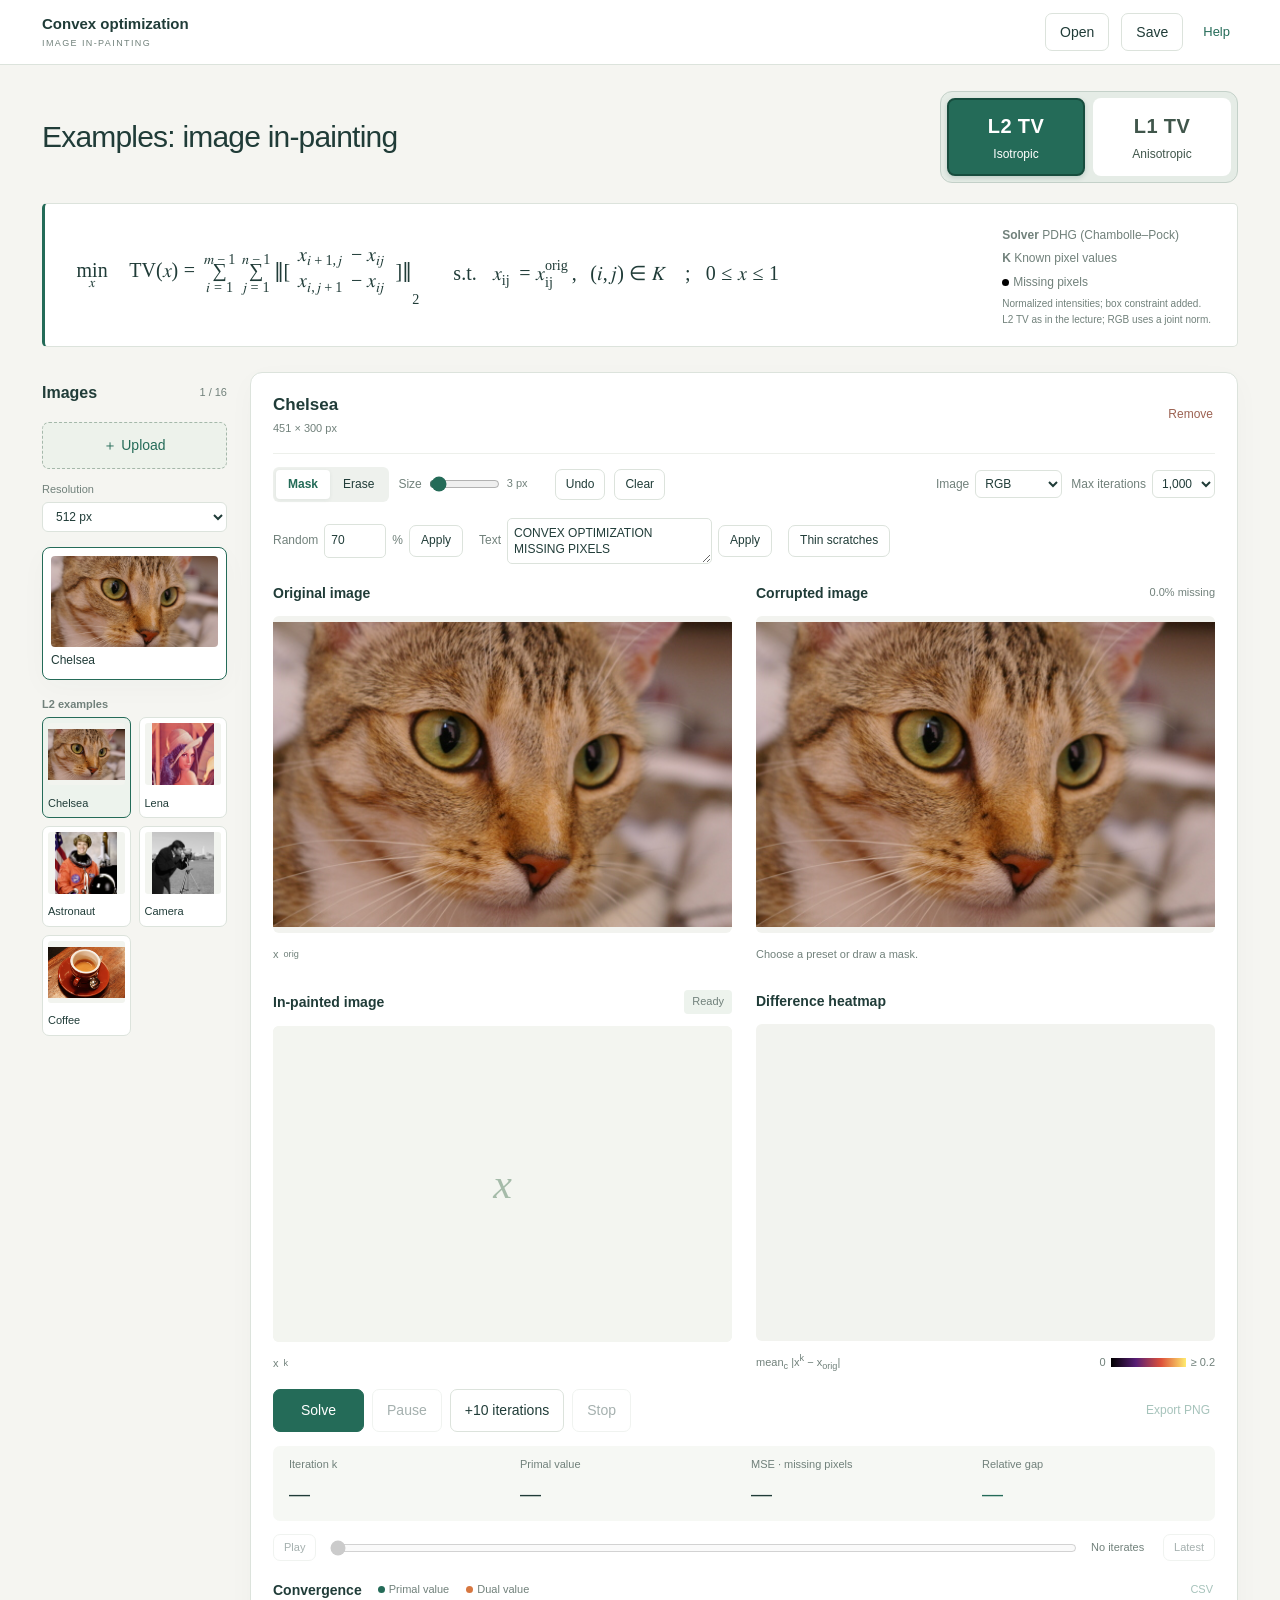
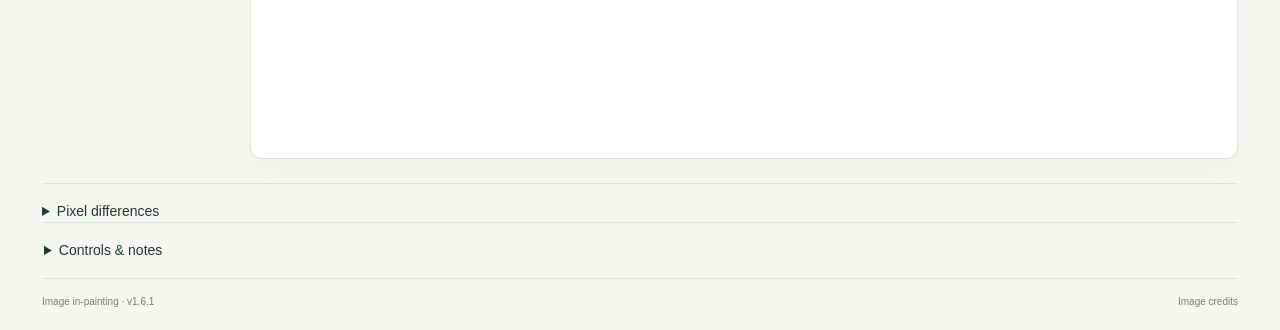
==== commit 55854c57: "Make TV mode tabs prominent and show mode-specific example galleries Keep independent example select" ====
--- a/docs/index.html
+++ b/docs/index.html
@@ -3,9 +3,9 @@
 <head>
   <meta charset="utf-8"><meta name="viewport" content="width=device-width, initial-scale=1">
   <title>Image in-painting · Convex optimization</title>
-  <link rel="stylesheet" href="./static/style.css?v=1.6.0">
-  <script src="./static/browser-backend.js?v=1.6.0" defer></script>
-  <script src="./static/app.js?v=1.6.0" defer></script>
+  <link rel="stylesheet" href="./static/style.css?v=1.6.1">
+  <script src="./static/browser-backend.js?v=1.6.1" defer></script>
+  <script src="./static/app.js?v=1.6.1" defer></script>
 </head>
 <body>
 <header class="topbar">
@@ -13,13 +13,13 @@
   <div class="header-actions"><button id="import-project">Open</button><button id="save-project">Save</button><a class="help-link" href="#how-to">Help</a></div>
 </header>
 <main>
-  <section class="intro"><h1>Examples: image in-painting</h1><span class="lecture-label" id="tv-label">L2 TV · isotropic</span></section>
+  <section class="intro"><h1>Examples: image in-painting</h1><div class="norm-switch" aria-label="TV norm"><button id="tv-l2" aria-pressed="true"><strong>L2 TV</strong><span>Isotropic</span></button><button id="tv-l1" aria-pressed="false"><strong>L1 TV</strong><span>Anisotropic</span></button></div></section>
   <section class="problem" aria-label="Optimization problem">
-    <div class="problem-formula">
+    <div class="problem-formula" aria-label="Selected TV formulation">
       <math display="block"><mrow><munder><mo>min</mo><mi mathvariant="bold">x</mi></munder><mspace width=".8em"/><mi mathvariant="normal">TV</mi><mo stretchy="false">(</mo><mi mathvariant="bold">x</mi><mo stretchy="false">)</mo><mo>=</mo><munderover><mo>∑</mo><mrow><mi>i</mi><mo>=</mo><mn>1</mn></mrow><mrow><mi>m</mi><mo>−</mo><mn>1</mn></mrow></munderover><munderover><mo>∑</mo><mrow><mi>j</mi><mo>=</mo><mn>1</mn></mrow><mrow><mi>n</mi><mo>−</mo><mn>1</mn></mrow></munderover><msub><mrow><mo>‖</mo><mrow><mo>[</mo><mtable><mtr><mtd><msub><mi>x</mi><mrow><mi>i</mi><mo>+</mo><mn>1</mn><mo>,</mo><mi>j</mi></mrow></msub><mo>−</mo><msub><mi>x</mi><mrow><mi>i</mi><mi>j</mi></mrow></msub></mtd></mtr><mtr><mtd><msub><mi>x</mi><mrow><mi>i</mi><mo>,</mo><mi>j</mi><mo>+</mo><mn>1</mn></mrow></msub><mo>−</mo><msub><mi>x</mi><mrow><mi>i</mi><mi>j</mi></mrow></msub></mtd></mtr></mtable><mo>]</mo></mrow><mo>‖</mo></mrow><mn id="formula-norm">2</mn></msub></mrow></math>
       <math display="block"><mrow><mtext>s.t.</mtext><mspace width=".8em"/><msub><mi>x</mi><mi>ij</mi></msub><mo>=</mo><msubsup><mi>x</mi><mi>ij</mi><mtext>orig</mtext></msubsup><mo>,</mo><mspace width=".5em"/><mo stretchy="false">(</mo><mi>i</mi><mo>,</mo><mi>j</mi><mo stretchy="false">)</mo><mo>∈</mo><mi>K</mi><mspace width="1em"/><mo>;</mo><mspace width=".6em"/><mn>0</mn><mo>≤</mo><mi mathvariant="bold">x</mi><mo>≤</mo><mn>1</mn></mrow></math>
     </div>
-    <div class="problem-key"><p class="solver-label"><b>Solver</b> PDHG (Chambolle–Pock)</p><div class="segmented" aria-label="TV norm"><button id="tv-l2" aria-pressed="true">L2 TV</button><button id="tv-l1" aria-pressed="false">L1 TV</button></div><p><b>K</b> Known pixel values</p><p><span class="legend-dot missing"></span>Missing pixels</p><small>Normalized intensities; box constraint added.<br><span id="model-note">L2 TV as in the lecture; RGB uses a joint norm.</span></small></div>
+    <div class="problem-key"><p class="solver-label"><b>Solver</b> PDHG (Chambolle–Pock)</p><p><b>K</b> Known pixel values</p><p><span class="legend-dot missing"></span>Missing pixels</p><small>Normalized intensities; box constraint added.<br><span id="model-note">L2 TV as in the lecture; RGB uses a joint norm.</span></small></div>
   </section>
   <div id="notice" role="status" aria-live="polite" hidden></div>
   <div class="workspace">
@@ -29,17 +29,17 @@
       <input id="file-input" type="file" accept="image/png,image/jpeg,image/webp" multiple hidden>
       <label class="resolution-label" for="resolution">Resolution</label><select id="resolution"><option value="128">128 px</option><option value="256">256 px</option><option value="512" selected>512 px</option></select>
       <div id="image-list"></div>
-      <h3 class="example-label">Examples</h3><div id="example-gallery">
+      <h3 class="example-label" id="examples-heading">L2 examples</h3><div id="example-gallery">
         <button class="example-card" data-example="chelsea" aria-pressed="false"><img src="./assets/chelsea.png" alt=""><span>Chelsea</span></button>
         <button class="example-card" data-example="lena" aria-pressed="false"><img src="./assets/lena.jpg" alt=""><span>Lena</span></button>
         <button class="example-card" data-example="astronaut" aria-pressed="false"><img src="./assets/astronaut.png" alt=""><span>Astronaut</span></button>
         <button class="example-card" data-example="camera" aria-pressed="false"><img src="./assets/camera.png" alt=""><span>Camera</span></button>
         <button class="example-card" data-example="coffee" aria-pressed="false"><img src="./assets/coffee.png" alt=""><span>Coffee</span></button>
-        <button class="example-card" data-example="checkerboard" aria-pressed="false"><img src="./assets/checkerboard.png" alt=""><span>Checkerboard</span></button>
-        <button class="example-card" data-example="phantom" aria-pressed="false"><img src="./assets/phantom.png" alt=""><span>Shepp–Logan</span></button>
-        <button class="example-card" data-example="page" aria-pressed="false"><img src="./assets/page.png" alt=""><span>Page</span></button>
-        <button class="example-card" data-example="horse" aria-pressed="false"><img src="./assets/horse.png" alt=""><span>Horse</span></button>
-        <button class="example-card" data-example="brick" aria-pressed="false"><img src="./assets/brick.png" alt=""><span>Brick</span></button>
+        <button class="example-card" data-example="checkerboard" hidden aria-pressed="false"><img src="./assets/checkerboard.png" alt=""><span>Checkerboard</span></button>
+        <button class="example-card" data-example="phantom" hidden aria-pressed="false"><img src="./assets/phantom.png" alt=""><span>Shepp–Logan</span></button>
+        <button class="example-card" data-example="page" hidden aria-pressed="false"><img src="./assets/page.png" alt=""><span>Page</span></button>
+        <button class="example-card" data-example="horse" hidden aria-pressed="false"><img src="./assets/horse.png" alt=""><span>Horse</span></button>
+        <button class="example-card" data-example="brick" hidden aria-pressed="false"><img src="./assets/brick.png" alt=""><span>Brick</span></button>
       </div>
     </aside>
     <section class="experiment" aria-label="Image in-painting">
@@ -69,8 +69,8 @@
       <div class="pixel-inspector"><div class="section-head"><h2>Pixel values</h2><span id="pixel-position">(i, j)</span></div><div class="pixel-top"><canvas id="pixel-patch" width="180" height="180" aria-label="Selected pixel and its neighbors"></canvas><div><p><span class="legend-dot orange"></span>xᵢⱼ</p><p><span class="legend-dot blue"></span>xᵢ₊₁,ⱼ</p><p><span class="legend-dot green"></span>xᵢ,ⱼ₊₁</p></div></div><div class="table-scroll"><table><thead><tr><th>Channel</th><th>xᵢⱼ</th><th>xᵢ₊₁,ⱼ</th><th>xᵢ,ⱼ₊₁</th><th>dᵥ</th><th>dₕ</th></tr></thead><tbody id="pixel-values"></tbody></table></div><p id="local-tv">‖(dᵥ, dₕ)‖₂</p><p class="muted pixel-note">Pixel table: 8-bit display values. Objective: full precision.</p></div>
     </section>
   </details>
-  <details id="how-to"><summary>Controls &amp; notes</summary><div class="help-grid"><div><h3>Demonstration</h3><p>L2 TV uses the Euclidean norm of each local gradient; L1 TV adds its absolute components. L1 favors horizontal and vertical edges. Try Checkerboard, Page, Horse, Shepp–Logan or Brick with the same mask. Neither norm is best for every image. Switching norms keeps the mask and clears the previous run; press Solve again.</p><p>Upload images, choose a preset or draw a mask, then Solve or advance by 10 iterations. Use the timeline to replay. Click the result to inspect local pixel differences.</p><p>Relative gap = (primal value − dual value) / max(1, TV). Gap ≤ 0.1% indicates a near-optimal objective, not perfect reconstruction. Iteration limit means the budget was exhausted. TV need not decrease at every iteration. MSE is for evaluation only.</p></div><div><h3>Save an experiment</h3><p>Save exports images, masks and recorded iterates as .tvlab.json. Open restores them. Export before closing this page.</p><p>Presets replace the mask; Undo restores it. Random accepts 0–99% (default 70) and uses a fixed seed. Text accepts up to 3 lines and 120 characters. Apply replaces the mask; editing a field alone does not. Images and computation stay in your browser. TV favors smoothness; large missing regions may lose structure or texture.</p></div></div></details>
-  <footer><span>Image in-painting · v1.6.0</span><a href="./static/credits.html">Image credits</a></footer>
+  <details id="how-to"><summary>Controls &amp; notes</summary><div class="help-grid"><div><h3>Demonstration</h3><p>L2 TV uses the Euclidean norm of each local gradient; L1 TV adds its absolute components. L1 favors horizontal and vertical edges. Try Checkerboard, Page, Horse, Shepp–Logan or Brick with the same mask. Neither norm is best for every image. Each mode has its own example gallery; switching back restores that example’s mask and results. Uploaded images remain available in both modes; switching their norm keeps the mask and clears the previous run.</p><p>Upload images, choose a preset or draw a mask, then Solve or advance by 10 iterations. Use the timeline to replay. Click the result to inspect local pixel differences.</p><p>Relative gap = (primal value − dual value) / max(1, TV). Gap ≤ 0.1% indicates a near-optimal objective, not perfect reconstruction. Iteration limit means the budget was exhausted. TV need not decrease at every iteration. MSE is for evaluation only.</p></div><div><h3>Save an experiment</h3><p>Save exports images, masks and recorded iterates as .tvlab.json. Open restores them. Export before closing this page.</p><p>Presets replace the mask; Undo restores it. Random accepts 0–99% (default 70) and uses a fixed seed. Text accepts up to 3 lines and 120 characters. Apply replaces the mask; editing a field alone does not. Images and computation stay in your browser. TV favors smoothness; large missing regions may lose structure or texture.</p></div></div></details>
+  <footer><span>Image in-painting · v1.6.1</span><a href="./static/credits.html">Image credits</a></footer>
 </main>
 <input id="project-input" type="file" accept=".json,.tvlab.json" hidden>
 </body></html>
--- a/docs/static/style.css
+++ b/docs/static/style.css
@@ -13,3 +13,5 @@
 #example-gallery{display:grid;grid-template-columns:1fr 1fr;gap:8px}.example-card{padding:5px;min-width:0;text-align:left}.example-card img{width:100%;height:62px;object-fit:cover;border-radius:3px}.example-card span{display:block;font-size:11px;margin-top:3px}.example-card[aria-pressed="true"]{border-color:var(--green);background:#edf3ed}.heat-caption{display:flex;justify-content:space-between;flex-wrap:wrap;gap:6px}.heat-caption>span:last-child{display:flex;align-items:center;gap:5px}.heat-scale{display:inline-block;width:75px;height:9px;background:linear-gradient(to right,#000,#571e75,#dd513a,#ffeb6e)}@media(max-width:780px){#example-gallery{grid-column:1/-1;grid-template-columns:repeat(5,minmax(0,1fr))}.example-card img{height:60px}.example-card span{font-size:10px}}
 
 [hidden]{display:none!important}.problem-key .segmented{margin:10px 0}.solver-label{line-height:1.6}.problem-key small{display:block;line-height:1.6}.example-card img{object-fit:contain;background:#f2f4ef}
+
+.norm-switch{display:flex;gap:8px;flex-shrink:0;padding:6px;border:1px solid #c4d1c9;background:#e5ece6;border-radius:12px}.norm-switch button{display:flex;flex-direction:column;align-items:center;justify-content:center;gap:3px;min-width:138px;min-height:64px;padding:10px 24px;background:#fff;border:2px solid transparent;border-radius:8px;color:#40564b}.norm-switch strong{font-size:20px;letter-spacing:.02em}.norm-switch span{font-size:12px}.norm-switch button[aria-pressed="true"]{background:#246b58;color:#fff;border-color:#174d3e;box-shadow:0 2px 5px #174d3e30}.norm-switch button:focus-visible{outline:3px solid #d77740;outline-offset:3px}.norm-switch button:disabled{opacity:.6}.intro{gap:20px;flex-wrap:wrap}@media(max-width:600px){.norm-switch{width:100%}.norm-switch button{flex:1;min-width:0}.intro{align-items:flex-start}}
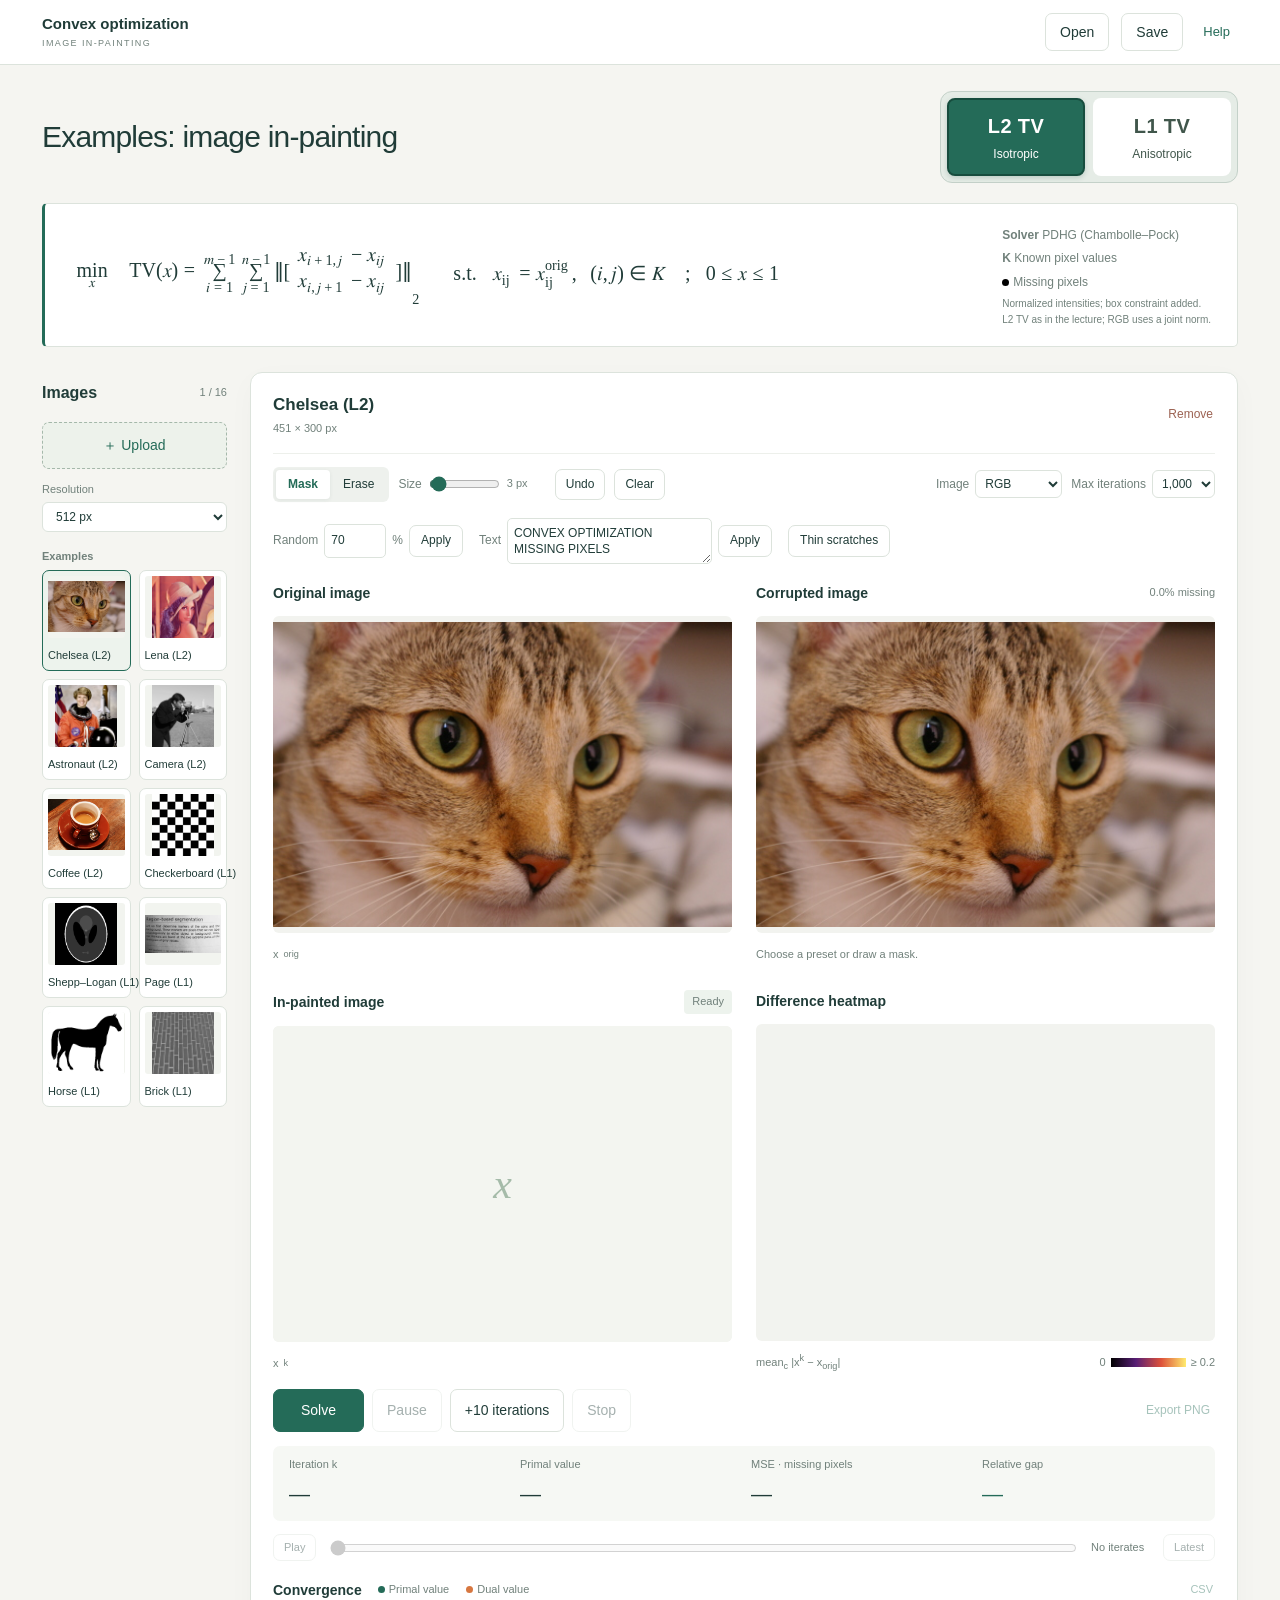
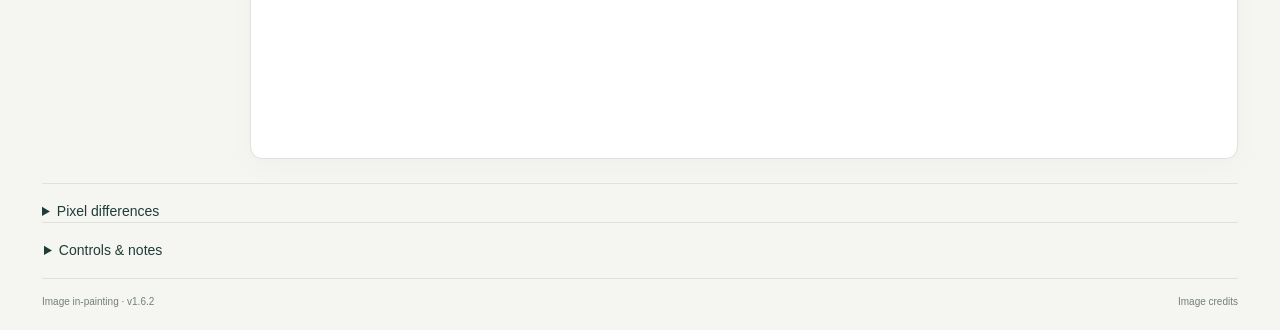
==== commit 191b67d7: "Show all labeled examples and remove duplicate sidebar thumbnails" ====
--- a/docs/index.html
+++ b/docs/index.html
@@ -3,9 +3,9 @@
 <head>
   <meta charset="utf-8"><meta name="viewport" content="width=device-width, initial-scale=1">
   <title>Image in-painting · Convex optimization</title>
-  <link rel="stylesheet" href="./static/style.css?v=1.6.1">
-  <script src="./static/browser-backend.js?v=1.6.1" defer></script>
-  <script src="./static/app.js?v=1.6.1" defer></script>
+  <link rel="stylesheet" href="./static/style.css?v=1.6.2">
+  <script src="./static/browser-backend.js?v=1.6.2" defer></script>
+  <script src="./static/app.js?v=1.6.2" defer></script>
 </head>
 <body>
 <header class="topbar">
@@ -29,17 +29,17 @@
       <input id="file-input" type="file" accept="image/png,image/jpeg,image/webp" multiple hidden>
       <label class="resolution-label" for="resolution">Resolution</label><select id="resolution"><option value="128">128 px</option><option value="256">256 px</option><option value="512" selected>512 px</option></select>
       <div id="image-list"></div>
-      <h3 class="example-label" id="examples-heading">L2 examples</h3><div id="example-gallery">
-        <button class="example-card" data-example="chelsea" aria-pressed="false"><img src="./assets/chelsea.png" alt=""><span>Chelsea</span></button>
-        <button class="example-card" data-example="lena" aria-pressed="false"><img src="./assets/lena.jpg" alt=""><span>Lena</span></button>
-        <button class="example-card" data-example="astronaut" aria-pressed="false"><img src="./assets/astronaut.png" alt=""><span>Astronaut</span></button>
-        <button class="example-card" data-example="camera" aria-pressed="false"><img src="./assets/camera.png" alt=""><span>Camera</span></button>
-        <button class="example-card" data-example="coffee" aria-pressed="false"><img src="./assets/coffee.png" alt=""><span>Coffee</span></button>
-        <button class="example-card" data-example="checkerboard" hidden aria-pressed="false"><img src="./assets/checkerboard.png" alt=""><span>Checkerboard</span></button>
-        <button class="example-card" data-example="phantom" hidden aria-pressed="false"><img src="./assets/phantom.png" alt=""><span>Shepp–Logan</span></button>
-        <button class="example-card" data-example="page" hidden aria-pressed="false"><img src="./assets/page.png" alt=""><span>Page</span></button>
-        <button class="example-card" data-example="horse" hidden aria-pressed="false"><img src="./assets/horse.png" alt=""><span>Horse</span></button>
-        <button class="example-card" data-example="brick" hidden aria-pressed="false"><img src="./assets/brick.png" alt=""><span>Brick</span></button>
+      <h3 class="example-label" id="examples-heading">Examples</h3><div id="example-gallery">
+        <button class="example-card" data-example="chelsea" aria-pressed="false"><img src="./assets/chelsea.png" alt=""><span>Chelsea (L2)</span></button>
+        <button class="example-card" data-example="lena" aria-pressed="false"><img src="./assets/lena.jpg" alt=""><span>Lena (L2)</span></button>
+        <button class="example-card" data-example="astronaut" aria-pressed="false"><img src="./assets/astronaut.png" alt=""><span>Astronaut (L2)</span></button>
+        <button class="example-card" data-example="camera" aria-pressed="false"><img src="./assets/camera.png" alt=""><span>Camera (L2)</span></button>
+        <button class="example-card" data-example="coffee" aria-pressed="false"><img src="./assets/coffee.png" alt=""><span>Coffee (L2)</span></button>
+        <button class="example-card" data-example="checkerboard" aria-pressed="false"><img src="./assets/checkerboard.png" alt=""><span>Checkerboard (L1)</span></button>
+        <button class="example-card" data-example="phantom" aria-pressed="false"><img src="./assets/phantom.png" alt=""><span>Shepp–Logan (L1)</span></button>
+        <button class="example-card" data-example="page" aria-pressed="false"><img src="./assets/page.png" alt=""><span>Page (L1)</span></button>
+        <button class="example-card" data-example="horse" aria-pressed="false"><img src="./assets/horse.png" alt=""><span>Horse (L1)</span></button>
+        <button class="example-card" data-example="brick" aria-pressed="false"><img src="./assets/brick.png" alt=""><span>Brick (L1)</span></button>
       </div>
     </aside>
     <section class="experiment" aria-label="Image in-painting">
@@ -69,8 +69,8 @@
       <div class="pixel-inspector"><div class="section-head"><h2>Pixel values</h2><span id="pixel-position">(i, j)</span></div><div class="pixel-top"><canvas id="pixel-patch" width="180" height="180" aria-label="Selected pixel and its neighbors"></canvas><div><p><span class="legend-dot orange"></span>xᵢⱼ</p><p><span class="legend-dot blue"></span>xᵢ₊₁,ⱼ</p><p><span class="legend-dot green"></span>xᵢ,ⱼ₊₁</p></div></div><div class="table-scroll"><table><thead><tr><th>Channel</th><th>xᵢⱼ</th><th>xᵢ₊₁,ⱼ</th><th>xᵢ,ⱼ₊₁</th><th>dᵥ</th><th>dₕ</th></tr></thead><tbody id="pixel-values"></tbody></table></div><p id="local-tv">‖(dᵥ, dₕ)‖₂</p><p class="muted pixel-note">Pixel table: 8-bit display values. Objective: full precision.</p></div>
     </section>
   </details>
-  <details id="how-to"><summary>Controls &amp; notes</summary><div class="help-grid"><div><h3>Demonstration</h3><p>L2 TV uses the Euclidean norm of each local gradient; L1 TV adds its absolute components. L1 favors horizontal and vertical edges. Try Checkerboard, Page, Horse, Shepp–Logan or Brick with the same mask. Neither norm is best for every image. Each mode has its own example gallery; switching back restores that example’s mask and results. Uploaded images remain available in both modes; switching their norm keeps the mask and clears the previous run.</p><p>Upload images, choose a preset or draw a mask, then Solve or advance by 10 iterations. Use the timeline to replay. Click the result to inspect local pixel differences.</p><p>Relative gap = (primal value − dual value) / max(1, TV). Gap ≤ 0.1% indicates a near-optimal objective, not perfect reconstruction. Iteration limit means the budget was exhausted. TV need not decrease at every iteration. MSE is for evaluation only.</p></div><div><h3>Save an experiment</h3><p>Save exports images, masks and recorded iterates as .tvlab.json. Open restores them. Export before closing this page.</p><p>Presets replace the mask; Undo restores it. Random accepts 0–99% (default 70) and uses a fixed seed. Text accepts up to 3 lines and 120 characters. Apply replaces the mask; editing a field alone does not. Images and computation stay in your browser. TV favors smoothness; large missing regions may lose structure or texture.</p></div></div></details>
-  <footer><span>Image in-painting · v1.6.1</span><a href="./static/credits.html">Image credits</a></footer>
+  <details id="how-to"><summary>Controls &amp; notes</summary><div class="help-grid"><div><h3>Demonstration</h3><p>L2 TV uses the Euclidean norm of each local gradient; L1 TV adds its absolute components. L1 favors horizontal and vertical edges. Try Checkerboard, Page, Horse, Shepp–Logan or Brick with the same mask. Neither norm is best for every image. All examples stay visible. Labels indicate suggested teaching examples, not a restriction on the solver. Changing mode selects a matching example; any example can be solved in either mode. Results are retained separately for each mode. Uploaded images remain available in both modes; switching their norm keeps the mask and clears the previous run.</p><p>Upload images, choose a preset or draw a mask, then Solve or advance by 10 iterations. Use the timeline to replay. Click the result to inspect local pixel differences.</p><p>Relative gap = (primal value − dual value) / max(1, TV). Gap ≤ 0.1% indicates a near-optimal objective, not perfect reconstruction. Iteration limit means the budget was exhausted. TV need not decrease at every iteration. MSE is for evaluation only.</p></div><div><h3>Save an experiment</h3><p>Save exports images, masks and recorded iterates as .tvlab.json. Open restores them. Export before closing this page.</p><p>Presets replace the mask; Undo restores it. Random accepts 0–99% (default 70) and uses a fixed seed. Text accepts up to 3 lines and 120 characters. Apply replaces the mask; editing a field alone does not. Images and computation stay in your browser. TV favors smoothness; large missing regions may lose structure or texture.</p></div></div></details>
+  <footer><span>Image in-painting · v1.6.2</span><a href="./static/credits.html">Image credits</a></footer>
 </main>
 <input id="project-input" type="file" accept=".json,.tvlab.json" hidden>
 </body></html>
--- a/docs/static/style.css
+++ b/docs/static/style.css
@@ -15,3 +15,5 @@
 [hidden]{display:none!important}.problem-key .segmented{margin:10px 0}.solver-label{line-height:1.6}.problem-key small{display:block;line-height:1.6}.example-card img{object-fit:contain;background:#f2f4ef}
 
 .norm-switch{display:flex;gap:8px;flex-shrink:0;padding:6px;border:1px solid #c4d1c9;background:#e5ece6;border-radius:12px}.norm-switch button{display:flex;flex-direction:column;align-items:center;justify-content:center;gap:3px;min-width:138px;min-height:64px;padding:10px 24px;background:#fff;border:2px solid transparent;border-radius:8px;color:#40564b}.norm-switch strong{font-size:20px;letter-spacing:.02em}.norm-switch span{font-size:12px}.norm-switch button[aria-pressed="true"]{background:#246b58;color:#fff;border-color:#174d3e;box-shadow:0 2px 5px #174d3e30}.norm-switch button:focus-visible{outline:3px solid #d77740;outline-offset:3px}.norm-switch button:disabled{opacity:.6}.intro{gap:20px;flex-wrap:wrap}@media(max-width:600px){.norm-switch{width:100%}.norm-switch button{flex:1;min-width:0}.intro{align-items:flex-start}}
+
+.upload-item{display:block;width:100%;padding:7px 9px;margin:5px 0;text-align:left;font-size:12px;overflow-wrap:anywhere}.upload-item[aria-pressed="true"]{border-color:var(--green);background:#edf3ed}#image-list:empty{display:none}
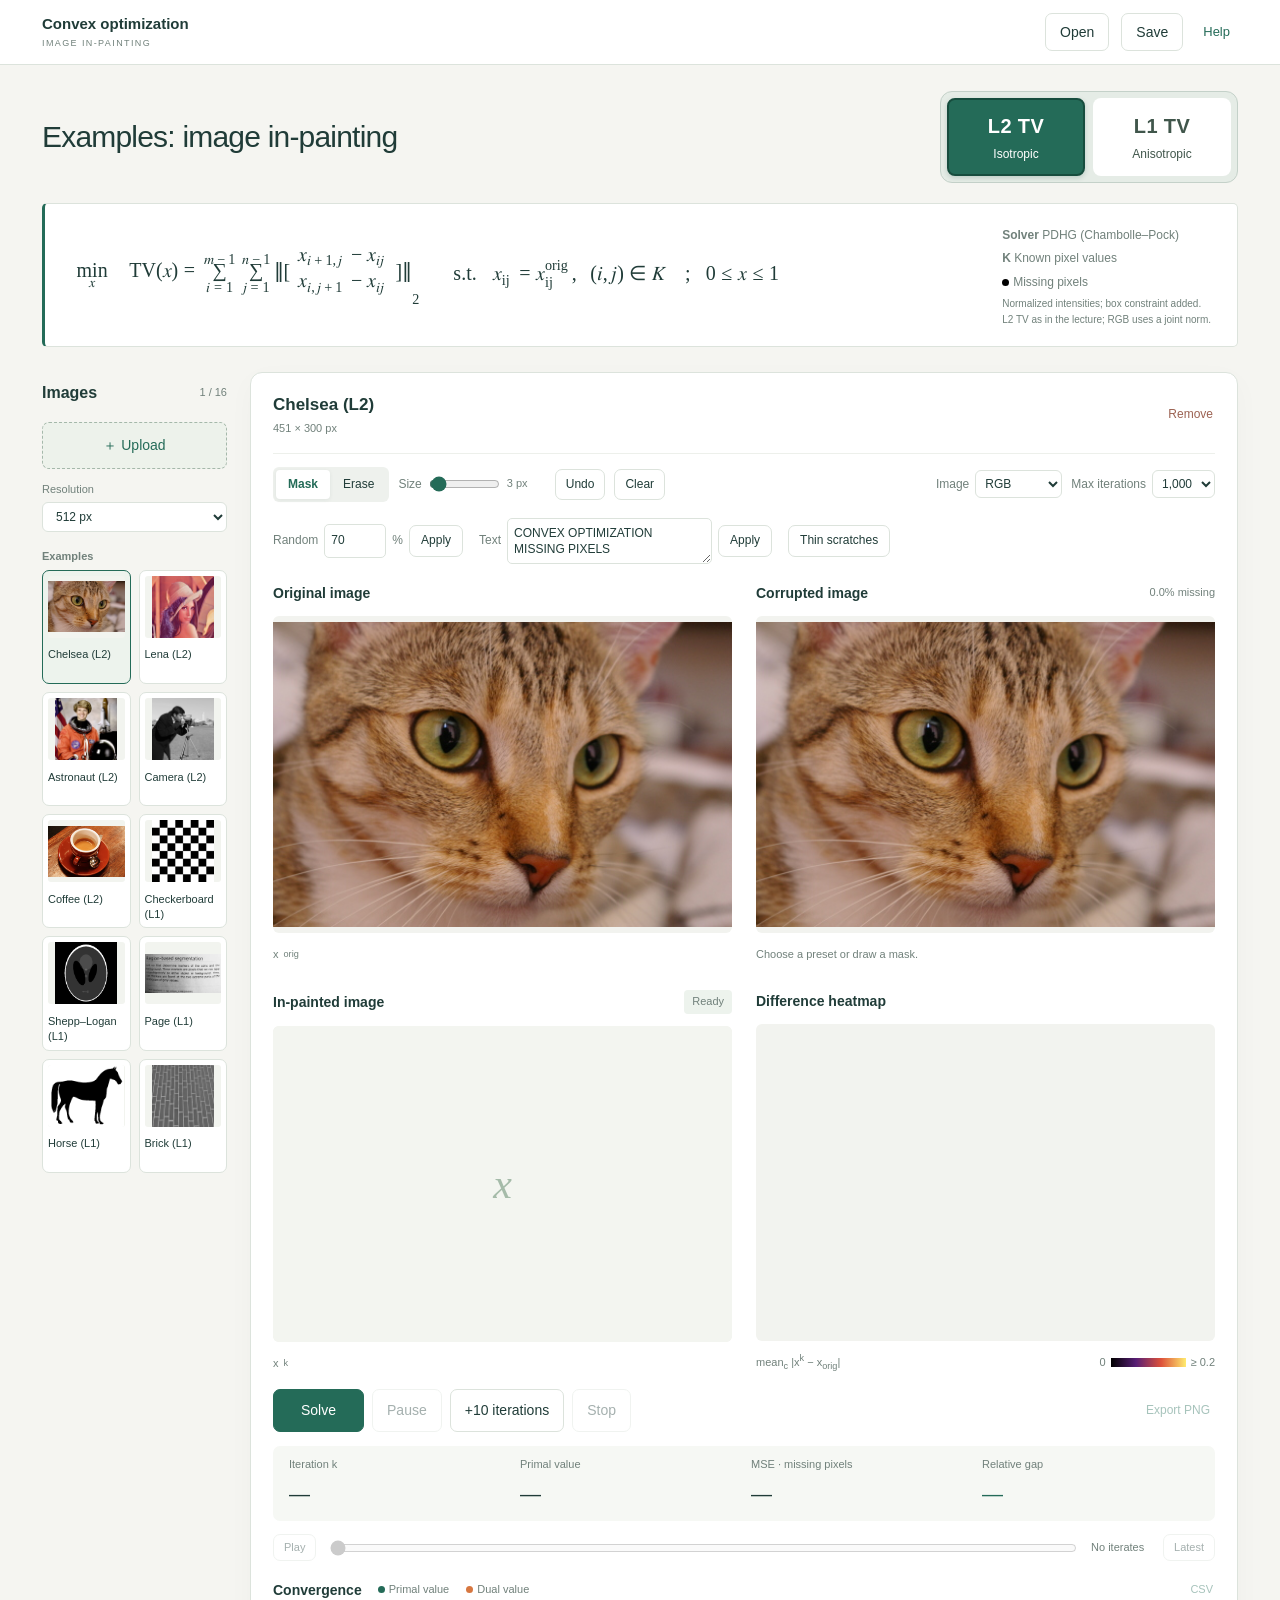
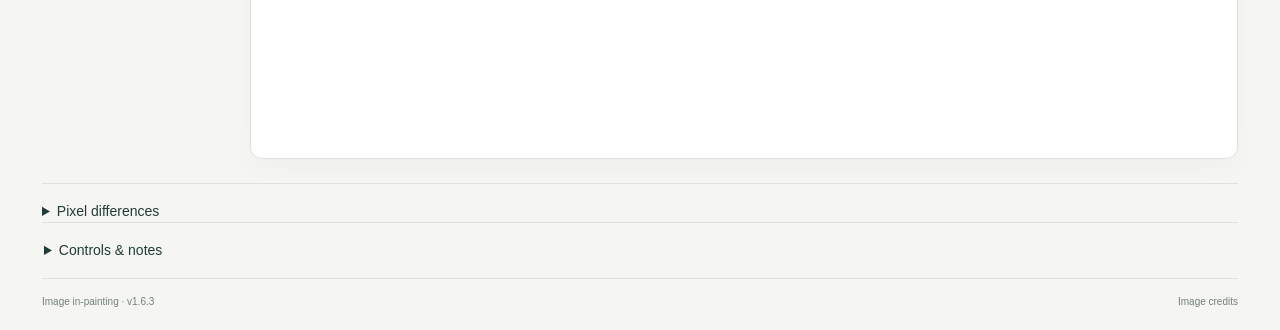
==== commit bd4978f2: "Wrap example labels and prevent thumbnail text overflow" ====
--- a/docs/index.html
+++ b/docs/index.html
@@ -3,9 +3,9 @@
 <head>
   <meta charset="utf-8"><meta name="viewport" content="width=device-width, initial-scale=1">
   <title>Image in-painting · Convex optimization</title>
-  <link rel="stylesheet" href="./static/style.css?v=1.6.2">
-  <script src="./static/browser-backend.js?v=1.6.2" defer></script>
-  <script src="./static/app.js?v=1.6.2" defer></script>
+  <link rel="stylesheet" href="./static/style.css?v=1.6.3">
+  <script src="./static/browser-backend.js?v=1.6.3" defer></script>
+  <script src="./static/app.js?v=1.6.3" defer></script>
 </head>
 <body>
 <header class="topbar">
@@ -70,7 +70,7 @@
     </section>
   </details>
   <details id="how-to"><summary>Controls &amp; notes</summary><div class="help-grid"><div><h3>Demonstration</h3><p>L2 TV uses the Euclidean norm of each local gradient; L1 TV adds its absolute components. L1 favors horizontal and vertical edges. Try Checkerboard, Page, Horse, Shepp–Logan or Brick with the same mask. Neither norm is best for every image. All examples stay visible. Labels indicate suggested teaching examples, not a restriction on the solver. Changing mode selects a matching example; any example can be solved in either mode. Results are retained separately for each mode. Uploaded images remain available in both modes; switching their norm keeps the mask and clears the previous run.</p><p>Upload images, choose a preset or draw a mask, then Solve or advance by 10 iterations. Use the timeline to replay. Click the result to inspect local pixel differences.</p><p>Relative gap = (primal value − dual value) / max(1, TV). Gap ≤ 0.1% indicates a near-optimal objective, not perfect reconstruction. Iteration limit means the budget was exhausted. TV need not decrease at every iteration. MSE is for evaluation only.</p></div><div><h3>Save an experiment</h3><p>Save exports images, masks and recorded iterates as .tvlab.json. Open restores them. Export before closing this page.</p><p>Presets replace the mask; Undo restores it. Random accepts 0–99% (default 70) and uses a fixed seed. Text accepts up to 3 lines and 120 characters. Apply replaces the mask; editing a field alone does not. Images and computation stay in your browser. TV favors smoothness; large missing regions may lose structure or texture.</p></div></div></details>
-  <footer><span>Image in-painting · v1.6.2</span><a href="./static/credits.html">Image credits</a></footer>
+  <footer><span>Image in-painting · v1.6.3</span><a href="./static/credits.html">Image credits</a></footer>
 </main>
 <input id="project-input" type="file" accept=".json,.tvlab.json" hidden>
 </body></html>
--- a/docs/static/style.css
+++ b/docs/static/style.css
@@ -17,3 +17,6 @@
 .norm-switch{display:flex;gap:8px;flex-shrink:0;padding:6px;border:1px solid #c4d1c9;background:#e5ece6;border-radius:12px}.norm-switch button{display:flex;flex-direction:column;align-items:center;justify-content:center;gap:3px;min-width:138px;min-height:64px;padding:10px 24px;background:#fff;border:2px solid transparent;border-radius:8px;color:#40564b}.norm-switch strong{font-size:20px;letter-spacing:.02em}.norm-switch span{font-size:12px}.norm-switch button[aria-pressed="true"]{background:#246b58;color:#fff;border-color:#174d3e;box-shadow:0 2px 5px #174d3e30}.norm-switch button:focus-visible{outline:3px solid #d77740;outline-offset:3px}.norm-switch button:disabled{opacity:.6}.intro{gap:20px;flex-wrap:wrap}@media(max-width:600px){.norm-switch{width:100%}.norm-switch button{flex:1;min-width:0}.intro{align-items:flex-start}}
 
 .upload-item{display:block;width:100%;padding:7px 9px;margin:5px 0;text-align:left;font-size:12px;overflow-wrap:anywhere}.upload-item[aria-pressed="true"]{border-color:var(--green);background:#edf3ed}#image-list:empty{display:none}
+
+.example-card{white-space:normal}.example-card span{overflow-wrap:anywhere;line-height:1.4;min-height:2.8em}.upload-item{white-space:normal}
+@media(max-width:480px){#example-gallery{grid-template-columns:repeat(3,minmax(0,1fr))}}
